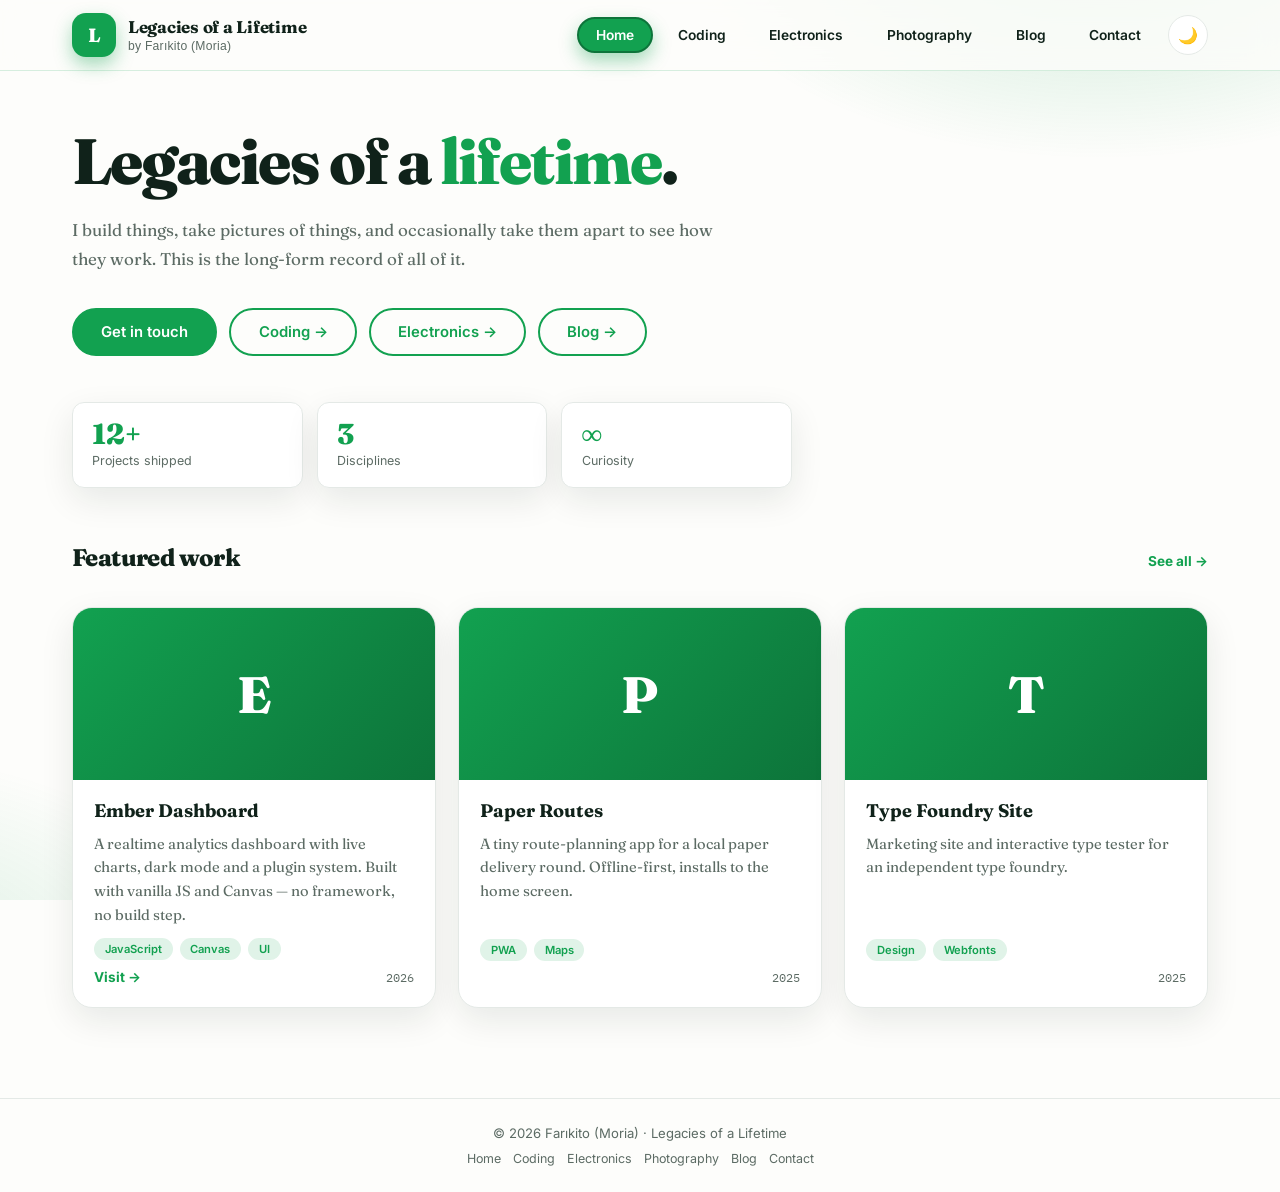
==== index.html @ 7c01d8c2 "Add files via upload" ====
<!DOCTYPE html>
<html lang="en" data-theme="light">
<head>
<meta charset="UTF-8">
<meta name="viewport" content="width=device-width, initial-scale=1.0">
<title>Legacies of a Lifetime — by Farıkito (Moria)</title>
<meta name="description" content="Legacies of a lifetime — code, electronics, photography and writing by Farıkito (Moria).">
<link rel="icon" href="data:image/svg+xml,<svg xmlns='http://www.w3.org/2000/svg' viewBox='0 0 100 100'><text y='.9em' font-size='90'>🌱</text></svg>">

<link rel="preconnect" href="https://fonts.googleapis.com">
<link rel="preconnect" href="https://fonts.gstatic.com" crossorigin>
<link href="https://fonts.googleapis.com/css2?family=Fraunces:opsz,wght@9..144,400;9..144,600;9..144,800&family=Space+Grotesk:wght@400;500;700&family=IBM+Plex+Mono:wght@400;500;700&family=Playfair+Display:wght@400;600;800&family=Lora:ital,wght@0,400;0,600;1,400&family=DM+Sans:wght@400;500;700&family=Inter:wght@400;500;600;700;800&display=swap" rel="stylesheet">

<style>
/* ============================================================
   THEME ENGINE
   --primary : the active tab's colour (everything derives from it)
   --font-*  : swapped per tab so each section has its own voice
   ============================================================ */
*{margin:0;padding:0;box-sizing:border-box}
:root{
  --primary:#12a150;
  --primary-deep:#0b7a3a;
  --primary-soft:#e7f9ef;
  --bg:#fdfdfb;
  --surface:#ffffff;
  --surface-2:#f6f8f6;
  --text:#10221a;
  --muted:#5c6b64;
  --line:#e4e9e6;
  --shadow:0 12px 34px rgba(16,34,26,.09);
  --shadow-lg:0 26px 60px rgba(16,34,26,.16);
  --radius:20px;
  --radius-sm:12px;
  --font-head:'Fraunces',Georgia,serif;
  --font-body:'Fraunces',Georgia,serif;
  --font-ui:'Inter',system-ui,sans-serif;
  --font-mono:'IBM Plex Mono',ui-monospace,monospace;
  --nav-h:70px;
}
html[data-theme="dark"]{
  --bg:#0c0f0d;
  --surface:#141a17;
  --surface-2:#1b231f;
  --text:#eef4f0;
  --muted:#9aa8a1;
  --line:#27302b;
  --primary-soft:#16241c;
  --shadow:0 12px 34px rgba(0,0,0,.45);
  --shadow-lg:0 26px 60px rgba(0,0,0,.6);
}
html{scroll-behavior:smooth}
body{
  font-family:var(--font-body);
  background:var(--bg);color:var(--text);
  min-height:100vh;overflow-x:hidden;
  transition:background-color .55s ease,color .55s ease;
  -webkit-font-smoothing:antialiased;
}
body::before{ /* soft themed glow */
  content:"";position:fixed;inset:0;pointer-events:none;z-index:0;
  background:
    radial-gradient(620px 340px at 86% -8%, color-mix(in srgb,var(--primary) 22%,transparent), transparent 68%),
    radial-gradient(520px 320px at -10% 108%, color-mix(in srgb,var(--primary) 15%,transparent), transparent 68%);
  transition:background .55s ease;
}
/* ---- per-tab typefaces ---- */
body.font-fraunces {--font-head:'Fraunces',Georgia,serif;        --font-body:'Fraunces',Georgia,serif}
body.font-space    {--font-head:'Space Grotesk',system-ui,sans-serif; --font-body:'Space Grotesk',system-ui,sans-serif}
body.font-plexmono {--font-head:'IBM Plex Mono',ui-monospace,monospace; --font-body:'IBM Plex Mono',ui-monospace,monospace}
body.font-playfair {--font-head:'Playfair Display',Georgia,serif; --font-body:'Playfair Display',Georgia,serif}
body.font-lora     {--font-head:'Lora',Georgia,serif;            --font-body:'Lora',Georgia,serif}
body.font-dmsans   {--font-head:'DM Sans',system-ui,sans-serif;  --font-body:'DM Sans',system-ui,sans-serif}
body.font-inter    {--font-head:'Inter',system-ui,sans-serif;    --font-body:'Inter',system-ui,sans-serif}

/* ---------- header ---------- */
header{
  position:sticky;top:0;z-index:60;
  background:color-mix(in srgb,var(--bg) 82%,transparent);
  backdrop-filter:blur(14px);-webkit-backdrop-filter:blur(14px);
  border-bottom:1px solid color-mix(in srgb,var(--primary) 16%,transparent);
  transition:background-color .55s,border-color .55s;
}
.header-inner{
  max-width:1180px;margin:0 auto;padding:12px 22px;
  min-height:var(--nav-h);
  display:flex;align-items:center;justify-content:space-between;gap:14px;flex-wrap:wrap;
}
.brand{display:flex;align-items:center;gap:12px;cursor:pointer;background:none;border:none;text-align:left;color:inherit}
.logo{
  width:44px;height:44px;border-radius:14px;
  background:var(--primary);color:#fff;
  display:flex;align-items:center;justify-content:center;
  font-family:var(--font-head);font-weight:800;font-size:1.2rem;
  box-shadow:0 8px 18px color-mix(in srgb,var(--primary) 38%,transparent);
  transition:background-color .55s,box-shadow .55s;
}
.brand-text strong{display:block;font-family:var(--font-head);font-size:1.06rem;letter-spacing:-.015em;line-height:1.2}
.brand-text span{font-size:.76rem;color:var(--muted);letter-spacing:.02em}
nav{display:flex;align-items:center;gap:8px;flex-wrap:wrap}
.tabs{display:flex;gap:6px;flex-wrap:wrap}
.tab{
  border:2px solid transparent;background:transparent;color:var(--text);
  font-family:var(--font-ui);font-weight:600;font-size:.86rem;
  padding:.48rem 1.05rem;border-radius:999px;cursor:pointer;
  transition:background-color .25s,color .25s,border-color .25s,transform .18s,box-shadow .25s;
  white-space:nowrap;
}
.tab:hover{background:color-mix(in srgb,var(--primary) 13%,transparent);transform:translateY(-1px)}
.tab:focus-visible{outline:2px solid var(--primary);outline-offset:2px}
.tab.active{
  background:var(--primary);color:#fff;border-color:var(--primary-deep);
  box-shadow:0 8px 18px color-mix(in srgb,var(--primary) 38%,transparent);
}
.icon-btn{
  width:40px;height:40px;border-radius:50%;border:1.5px solid var(--line);
  background:var(--surface);color:var(--text);cursor:pointer;font-size:1rem;
  display:flex;align-items:center;justify-content:center;transition:all .2s;
}
.icon-btn:hover{border-color:var(--primary);color:var(--primary);transform:translateY(-1px)}

main{position:relative;z-index:1;max-width:1180px;margin:0 auto;padding:48px 22px 90px}
.view{animation:fadeUp .5s cubic-bezier(.22,.9,.3,1) both}
@keyframes fadeUp{from{opacity:0;transform:translateY(16px)}to{opacity:1;transform:none}}

.kicker{
  display:inline-block;font-family:var(--font-ui);font-size:.7rem;font-weight:700;
  letter-spacing:.16em;text-transform:uppercase;color:var(--primary);
  background:color-mix(in srgb,var(--primary) 12%,transparent);
  padding:.42rem 1rem;border-radius:999px;margin-bottom:18px;
}
h1.hero-title{
  font-family:var(--font-head);font-weight:800;
  font-size:clamp(2.2rem,6vw,4rem);line-height:1.06;letter-spacing:-.03em;margin-bottom:20px;
}
h1.hero-title .accent{color:var(--primary)}
h2.sec-title{
  font-family:var(--font-head);font-weight:800;
  font-size:clamp(1.8rem,4vw,2.7rem);line-height:1.14;letter-spacing:-.025em;margin-bottom:14px;
}
.lede{font-size:1.06rem;line-height:1.75;color:var(--muted);max-width:660px;margin-bottom:34px}

/* ---------- buttons ---------- */
.btn{
  display:inline-flex;align-items:center;gap:.5rem;
  font-family:var(--font-ui);font-weight:600;font-size:.93rem;
  padding:.8rem 1.7rem;border-radius:999px;cursor:pointer;text-decoration:none;
  background:var(--primary);color:#fff;border:2px solid var(--primary);
  transition:transform .2s,box-shadow .25s,background-color .55s,border-color .55s,color .25s;
}
.btn:hover{transform:translateY(-2px);box-shadow:0 12px 26px color-mix(in srgb,var(--primary) 42%,transparent)}
.btn.ghost{background:transparent;color:var(--primary)}
.btn.ghost:hover{background:color-mix(in srgb,var(--primary) 10%,transparent)}
.btn.small{padding:.55rem 1.2rem;font-size:.84rem}

/* ---------- home ---------- */
.hero{padding-top:8px}
.cta-row{display:flex;gap:12px;flex-wrap:wrap;margin:28px 0 46px}
.stats{display:grid;grid-template-columns:repeat(auto-fit,minmax(150px,1fr));gap:14px;margin-bottom:56px;max-width:720px}
.stat{background:var(--surface);border:1px solid var(--line);border-radius:var(--radius-sm);padding:1.1rem 1.2rem;box-shadow:var(--shadow);transition:transform .25s,border-color .4s}
.stat:hover{transform:translateY(-3px);border-color:color-mix(in srgb,var(--primary) 40%,transparent)}
.stat b{display:block;font-family:var(--font-head);font-size:1.8rem;font-weight:800;color:var(--primary);line-height:1}
.stat span{font-size:.78rem;color:var(--muted);font-family:var(--font-ui)}
.split-head{display:flex;align-items:baseline;justify-content:space-between;gap:14px;flex-wrap:wrap;margin-bottom:22px}

/* ---------- cards (projects) ---------- */
.cards{display:grid;grid-template-columns:repeat(auto-fill,minmax(300px,1fr));gap:1.4rem}
.card{
  background:var(--surface);border:1px solid var(--line);
  border-radius:var(--radius);overflow:hidden;box-shadow:var(--shadow);
  display:flex;flex-direction:column;
  transition:transform .28s cubic-bezier(.22,.9,.3,1),box-shadow .3s,border-color .55s;
}
.card:hover{transform:translateY(-6px);box-shadow:var(--shadow-lg);border-color:color-mix(in srgb,var(--primary) 38%,transparent)}
.card-media{
  height:172px;display:flex;align-items:center;justify-content:center;
  font-family:var(--font-head);font-size:3.2rem;font-weight:800;color:#fff;
  background:linear-gradient(135deg,var(--primary),var(--primary-deep));
  overflow:hidden;transition:background .55s;
}
.card-media img{width:100%;height:100%;object-fit:cover;display:block}
.card-body{padding:1.2rem 1.3rem 1.35rem;display:flex;flex-direction:column;gap:.6rem;flex:1}
.card-body h3{font-family:var(--font-head);font-size:1.14rem;font-weight:700;line-height:1.3}
.card-body p{font-size:.92rem;line-height:1.62;color:var(--muted);flex:1}
.chips{display:flex;gap:7px;flex-wrap:wrap}
.chip{
  font-family:var(--font-ui);font-size:.7rem;font-weight:600;
  padding:.26rem .68rem;border-radius:999px;
  background:color-mix(in srgb,var(--primary) 13%,transparent);color:var(--primary);
}
.card-foot{display:flex;align-items:center;justify-content:space-between;gap:10px}
.card-link{font-family:var(--font-ui);font-weight:700;font-size:.85rem;text-decoration:none;color:var(--primary)}
.card-link:hover{text-decoration:underline}
.year{font-family:var(--font-mono);font-size:.74rem;color:var(--muted)}

/* ---------- gallery ---------- */
.gallery{columns:3 260px;column-gap:1.1rem}
@media(max-width:720px){.gallery{columns:2 150px}}
.frame{
  break-inside:avoid;margin-bottom:1.1rem;position:relative;cursor:zoom-in;
  border-radius:var(--radius-sm);overflow:hidden;background:var(--surface);
  border:1px solid var(--line);box-shadow:var(--shadow);
  transition:transform .28s,box-shadow .3s;
}
.frame:hover{transform:translateY(-5px);box-shadow:var(--shadow-lg)}
.frame img{width:100%;display:block}
.frame figcaption{
  padding:.85rem 1rem;font-family:var(--font-ui);font-size:.8rem;color:var(--muted);
  display:flex;justify-content:space-between;gap:10px;
}
.frame figcaption b{color:var(--text);font-weight:600}
.frame .cap{font-size:.74rem;color:var(--muted);display:block;margin-top:.2rem;font-family:var(--font-body)}

/* ---------- blog ---------- */
.post-row{
  background:var(--surface);border:1px solid var(--line);border-radius:var(--radius);
  padding:1.35rem 1.6rem;margin-bottom:1rem;cursor:pointer;
  transition:transform .24s,box-shadow .3s,border-color .55s;
}
.post-row:hover{transform:translateX(6px);box-shadow:var(--shadow-lg);border-color:color-mix(in srgb,var(--primary) 36%,transparent)}
.post-row time{
  font-family:var(--font-ui);font-size:.74rem;font-weight:700;letter-spacing:.08em;
  text-transform:uppercase;color:var(--primary);
}
.post-row h3{font-family:var(--font-head);font-size:1.22rem;font-weight:700;margin:7px 0}
.post-row p{font-size:.94rem;line-height:1.62;color:var(--muted)}
.readmore{display:inline-block;margin-top:11px;font-family:var(--font-ui);font-weight:700;font-size:.83rem;color:var(--primary)}
.post-detail{max-width:760px;margin:0 auto}
.back-btn{
  border:none;background:color-mix(in srgb,var(--primary) 12%,transparent);color:var(--primary);
  font-family:var(--font-ui);font-weight:700;font-size:.83rem;cursor:pointer;
  padding:.5rem 1.1rem;border-radius:999px;margin-bottom:24px;transition:transform .2s;
}
.back-btn:hover{transform:translateX(-3px)}
.post-detail h2{font-family:var(--font-head);font-size:clamp(1.6rem,4vw,2.4rem);font-weight:800;line-height:1.22;margin:8px 0 10px}
.post-meta{font-family:var(--font-ui);font-size:.82rem;color:var(--muted);display:block;margin-bottom:28px}
.post-body p{font-size:1.08rem;line-height:1.9;margin-bottom:1.3rem}

/* ---------- about ---------- */
.about{max-width:730px}
.about p{font-size:1.06rem;line-height:1.9;margin-bottom:1.35rem}
.about p:first-of-type{font-size:1.2rem}
.about p:first-of-type::first-letter{
  font-family:var(--font-head);font-size:3.2rem;font-weight:800;float:left;
  line-height:.86;margin:10px 14px 0 0;color:var(--primary);
}
.about h3{font-family:var(--font-head);font-size:1.25rem;margin:2rem 0 .8rem}
.timeline{list-style:none;border-left:2px solid color-mix(in srgb,var(--primary) 35%,transparent);padding-left:1.3rem}
.timeline li{position:relative;padding-bottom:1.4rem}
.timeline li::before{content:"";position:absolute;left:-1.72rem;top:.35rem;width:11px;height:11px;border-radius:50%;background:var(--primary)}
.timeline b{font-family:var(--font-ui);font-size:.8rem;color:var(--primary);display:block;letter-spacing:.05em}
.timeline span{font-size:.96rem;color:var(--muted);line-height:1.6}

/* ---------- contact ---------- */
.contact-grid{display:grid;grid-template-columns:repeat(auto-fit,minmax(250px,1fr));gap:1.2rem;margin-bottom:2.2rem}
.panel{background:var(--surface);border:1px solid var(--line);border-radius:var(--radius);padding:1.6rem;box-shadow:var(--shadow)}
.panel h3{font-family:var(--font-head);font-size:1.02rem;margin-bottom:12px;color:var(--primary)}
.panel a{color:var(--primary);text-decoration:none;font-weight:600;word-break:break-all}
.panel a:hover{text-decoration:underline}
.socials{display:flex;gap:10px;flex-wrap:wrap}
.social-pill{
  font-family:var(--font-ui);font-size:.83rem;font-weight:600;text-decoration:none;
  padding:.5rem 1.1rem;border-radius:999px;color:#fff;background:var(--primary);
  transition:transform .2s,background-color .55s;
}
.social-pill:hover{transform:translateY(-2px)}
form.contact{max-width:660px;display:grid;gap:14px}
form.contact label{font-family:var(--font-ui);font-size:.78rem;font-weight:700;letter-spacing:.04em;display:block;margin-bottom:.3rem}
form.contact input,form.contact textarea{
  width:100%;font-family:var(--font-body);font-size:.96rem;
  padding:.78rem 1rem;border:1.5px solid var(--line);border-radius:var(--radius-sm);
  outline:none;background:var(--surface);color:var(--text);
  transition:border-color .22s,background-color .55s;
}
form.contact input:focus,form.contact textarea:focus{border-color:var(--primary);box-shadow:0 0 0 3px color-mix(in srgb,var(--primary) 16%,transparent)}
form.contact textarea{min-height:140px;resize:vertical;line-height:1.6}
.form-note{font-family:var(--font-ui);font-size:.76rem;color:var(--muted);margin-top:.5rem}

/* ---------- misc ---------- */
.empty-note{color:var(--muted);font-style:italic;padding:2rem 0}
footer{
  position:relative;z-index:1;border-top:1px solid var(--line);
  padding:26px 22px;text-align:center;font-family:var(--font-ui);
  font-size:.82rem;color:var(--muted);transition:border-color .55s;
}
footer .foot-tabs{margin-top:10px;display:flex;gap:12px;justify-content:center;flex-wrap:wrap}
footer .foot-tabs a{color:var(--muted);text-decoration:none;font-size:.78rem}
footer .foot-tabs a:hover{color:var(--primary)}
#toTop{
  position:fixed;right:22px;bottom:22px;z-index:70;
  width:46px;height:46px;border-radius:50%;border:none;cursor:pointer;
  background:var(--primary);color:#fff;font-size:1.05rem;box-shadow:var(--shadow-lg);
  opacity:0;pointer-events:none;transition:opacity .3s,transform .2s;
}
#toTop.show{opacity:1;pointer-events:auto}
#toTop:hover{transform:translateY(-3px)}

/* ---------- lightbox ---------- */
#lightbox{
  position:fixed;inset:0;z-index:100;background:rgba(8,12,10,.92);
  display:none;align-items:center;justify-content:center;padding:3rem 1.5rem;backdrop-filter:blur(6px);
}
#lightbox.open{display:flex;animation:fadeIn .3s both}
@keyframes fadeIn{from{opacity:0}to{opacity:1}}
#lightbox img{max-width:100%;max-height:78vh;border-radius:14px;box-shadow:0 30px 80px rgba(0,0,0,.6)}
#lightbox .lb-cap{position:absolute;bottom:2.2rem;left:50%;transform:translateX(-50%);text-align:center;color:#e8efe9;font-family:var(--font-ui);font-size:.86rem;max-width:640px}
#lightbox .lb-close{position:absolute;top:1.2rem;right:1.4rem;background:none;border:none;color:#fff;font-size:2rem;cursor:pointer;line-height:1}
#lightbox .lb-nav{position:absolute;top:50%;transform:translateY(-50%);background:rgba(255,255,255,.12);border:none;color:#fff;font-size:1.8rem;width:52px;height:52px;border-radius:50%;cursor:pointer}
#lightbox .lb-nav:hover{background:rgba(255,255,255,.22)}
#lightbox .lb-prev{left:1.4rem}#lightbox .lb-next{right:1.4rem}

@media (max-width:700px){
  .header-inner{justify-content:center;text-align:center;gap:10px}
  .brand{width:100%;justify-content:center}
  nav{width:100%;justify-content:center}
  main{padding-top:32px}
  #toTop{right:14px;bottom:14px}
}
@media print{header,#toTop,footer{display:none}}
</style>
</head>
<body>
<header>
  <div class="header-inner">
    <button class="brand" onclick="go('home')" aria-label="Home">
      <span class="logo" id="logo">🌱</span>
      <span class="brand-text">
        <strong id="siteName">…</strong>
        <span id="siteTagline">…</span>
      </span>
    </button>
    <nav>
      <div class="tabs" id="tabs" role="tablist"></div>
      <button class="icon-btn" id="themeBtn" title="Toggle light / dark" onclick="toggleTheme()">🌙</button>
    </nav>
  </div>
</header>

<main><div id="view" class="view"></div></main>

<footer>
  <p id="footerText"></p>
  <div class="foot-tabs" id="footTabs"></div>
</footer>

<button id="toTop" title="Back to top" onclick="window.scrollTo({top:0,behavior:'smooth'})">↑</button>

<div id="lightbox" onclick="if(event.target.id==='lightbox')closeLightbox()">
  <button class="lb-close" onclick="closeLightbox()">×</button>
  <button class="lb-nav lb-prev" onclick="stepLightbox(-1)">‹</button>
  <img id="lbImg" src="" alt="">
  <button class="lb-nav lb-next" onclick="stepLightbox(1)">›</button>
  <p class="lb-cap" id="lbCap"></p>
</div>

<script src="data.js"></script>
<script>
/* ================================================================
   APP  —  you never need to edit this file to change your content.
   All text/images live in data.js (or are edited via admin.html).
   ================================================================ */
(function(){
  'use strict';
  const STORAGE_KEY = 'siteData';
  const THEME_KEY   = 'siteTheme';
  /* data.js declares `const SITE`. A top-level const in a classic script is
     visible as a bare identifier but is NOT a property of window, so we must
     feature-detect it rather than read window.SITE. */
  const FALLBACK    = (typeof SITE !== 'undefined') ? SITE : {sections:[], title:'Portfolio'};
  let state = { data:null, activeId:null, post:null, galleryIndex:0 };

  /* ---------- data ---------- */
  function loadData(){
    try{
      const saved = localStorage.getItem(STORAGE_KEY);
      if(saved){ const p = JSON.parse(saved); if(p && p.sections) return p; }
    }catch(e){ /* corrupt draft — fall back */ }
    return FALLBACK;
  }
  function saveDraft(d){ try{ localStorage.setItem(STORAGE_KEY, JSON.stringify(d)); }catch(e){} }

  /* ---------- helpers ---------- */
  const esc = s => String(s==null?'':s).replace(/[&<>"']/g, c => ({'&':'&amp;','<':'&lt;','>':'&gt;','"':'&quot;',"'":'&#39;'}[c]));
  function hexToRgb(h){
    h = String(h||'#12a150').replace('#','');
    if(h.length===3) h = h.split('').map(c=>c+c).join('');
    const n = parseInt(h,16);
    return isNaN(n) ? [18,161,80] : [(n>>16)&255,(n>>8)&255,n&255];
  }
  function darken(hex, amt){
    const [r,g,b] = hexToRgb(hex), f = v => Math.round(v*(1-amt));
    return 'rgb('+f(r)+','+f(g)+','+f(b)+')';
  }
  function tint(hex, w){
    const [r,g,b] = hexToRgb(hex), f = v => Math.round(v+(255-v)*w);
    return 'rgb('+f(r)+','+f(g)+','+f(b)+')';
  }
  function isDark(){ return document.documentElement.getAttribute('data-theme') === 'dark'; }
  function go(id){
    state.post = null;
    if(('#'+id) === location.hash) render();
    else location.hash = id;
  }
  window.go = go;

  /* ---------- theming ---------- */
  function applyTheme(sec){
    const col = sec.color || '#12a150';
    const r = document.documentElement.style;
    r.setProperty('--primary', col);
    r.setProperty('--primary-deep', darken(col, .28));
    r.setProperty('--primary-soft', tint(col, .92));
    document.body.className = 'font-' + (sec.font || 'fraunces');

    const data = state.data;
    document.getElementById('logo').textContent      = (data.title||'L').trim().charAt(0).toUpperCase();
    document.getElementById('siteName').textContent  = data.title   || 'Portfolio';
    document.getElementById('siteTagline').textContent = data.tagline || '';
    document.getElementById('footerText').textContent = data.footer  || '';
    document.title = (data.title ? data.title + ' — ' : '') + (sec.label || '');
    document.getElementById('themeBtn').textContent = isDark() ? '☀️' : '🌙';
  }
  function toggleTheme(){
    const next = isDark() ? 'light' : 'dark';
    document.documentElement.setAttribute('data-theme', next);
    try{ localStorage.setItem(THEME_KEY, next); }catch(e){}
    document.getElementById('themeBtn').textContent = next==='dark' ? '☀️' : '🌙';
  }
  window.toggleTheme = toggleTheme;

  /* ---------- chrome ---------- */
  function renderNav(){
    const data = state.data;
    document.getElementById('tabs').innerHTML = data.sections.map(s =>
      '<button class="tab'+(s.id===state.activeId?' active':'')+'" role="tab" data-id="'+esc(s.id)+'">'+esc(s.label)+'</button>'
    ).join('');
    document.querySelectorAll('.tab').forEach(b => b.onclick = () => go(b.dataset.id));
    document.getElementById('footTabs').innerHTML = data.sections.map(s =>
      '<a href="#'+esc(s.id)+'">'+esc(s.label)+'</a>').join('');
  }
  function head(sec){
    return (sec.kicker ? '<p class="kicker">'+esc(sec.kicker)+'</p>' : '<p class="kicker">'+esc(sec.label)+'</p>') +
      '<h2 class="sec-title">'+esc(sec.heading || sec.label)+'</h2>' +
      (sec.intro ? '<p class="lede">'+esc(sec.intro)+'</p>' : '');
  }

  /* ---------- views ---------- */
  /* Rich text: **bold**, *accent*, and _italic_ — safe because we escape first. */
  function rich(s, base){
    let out = esc(s);
    out = out.replace(/\*\*([^*]+)\*\*/g, '<strong>$1</strong>');
    out = out.replace(/\*([^*]+)\*/g, '<span class="accent">$1</span>');
    out = out.replace(/_([^_]+)_/g, '<em>$1</em>');
    return base ? base(out) : out;
  }
  function cardHTML(it){
    const letter = esc((it.title||'?').trim().charAt(0).toUpperCase()||'?');
    const media = it.image
      ? '<div class="card-media"><img src="'+esc(it.image)+'" alt="'+esc(it.title)+'" loading="lazy" onerror="this.style.display=&#39;none&#39;;this.parentNode.textContent=&#39;'+letter.replace(/'/g,'&#39;')+'&#39;"></div>'
      : '<div class="card-media">'+letter+'</div>';
    const chips = (it.tags||[]).map(t => '<span class="chip">'+esc(t)+'</span>').join('');
    const link  = it.link ? '<a class="card-link" href="'+esc(it.link)+'" target="_blank" rel="noopener">Visit →</a>' : '';
    const year  = it.year ? '<span class="year">'+esc(it.year)+'</span>' : '';
    return '<article class="card">'+media+'<div class="card-body">'+
      '<h3>'+esc(it.title)+'</h3><p>'+esc(it.desc)+'</p>'+
      (chips?'<div class="chips">'+chips+'</div>':'')+
      '<div class="card-foot">'+(link||'<span></span>')+year+'</div>'+
      '</div></article>';
  }
  function renderHome(sec){
    const data = state.data;
    const cta = (data.sections.find(s=>s.type==='contact') ? '<a class="btn" href="#contact">Get in touch</a>' : '');
    const others = data.sections.filter(s => s.id!==sec.id && ['projects','blog'].includes(s.type))
      .map(s => '<a class="btn ghost" href="#'+esc(s.id)+'">'+esc(s.label)+' →</a>').join('');
    const stats = (sec.stats||[]).map(s =>
      '<div class="stat"><b>'+esc(s.value)+'</b><span>'+esc(s.label)+'</span></div>').join('');
    const featured = data.sections.filter(s => s.type==='projects')
      .flatMap(s => s.items||[]).slice(0,3).map(cardHTML).join('');
    return '<section class="hero">'+
      '<h1 class="hero-title">'+rich(sec.heading||'')+'</h1>'+
      '<p class="lede">'+esc(sec.intro||'')+'</p>'+
      '<div class="cta-row">'+cta+others+'</div>'+
      (stats?'<div class="stats">'+stats+'</div>':'')+
      (featured?'<div class="split-head"><h2 class="sec-title" style="font-size:1.5rem">'+esc(sec.featuredTitle||'Featured work')+'</h2>'+
        '<a class="card-link" href="#'+esc((data.sections.find(s=>s.type==='projects')||{}).id||'')+'">See all →</a></div>'+
        '<div class="cards">'+featured+'</div>':'')+
      '</section>';
  }
  function renderProjects(sec){
    const items = sec.items||[];
    return '<section>'+head(sec)+
      (items.length ? '<div class="cards">'+items.map(cardHTML).join('')+'</div>'
                    : '<p class="empty-note">No projects yet — add some in admin.html.</p>')+
      (sec.cta ? '<div class="cta-row" style="margin-top:2.2rem"><a class="btn ghost" href="'+esc(sec.cta.url)+'" target="_blank" rel="noopener">'+esc(sec.cta.label)+' →</a></div>' : '')+
      '</section>';
  }
  function renderGallery(sec){
    const items = sec.items||[];
    const frames = items.map((it,i) =>
      '<figure class="frame" data-i="'+i+'"><img src="'+esc(it.image)+'" alt="'+esc(it.title)+'" loading="lazy">'+
      '<figcaption><span><b>'+esc(it.title)+'</b>'+(it.caption?'<span class="cap">'+esc(it.caption)+'</span>':'')+'</span>'+
      '<span>'+esc(it.meta||'')+'</span></figcaption></figure>').join('');
    return '<section>'+head(sec)+
      (items.length ? '<div class="gallery">'+frames+'</div>' : '<p class="empty-note">No photos yet.</p>')+
      '</section>';
  }
  function excerpt(b){
    const t = String(b||'').split(/\n\n+/)[0] || '';
    return t.length>155 ? t.slice(0,155).trimEnd()+'…' : t;
  }
  function renderBlog(sec){
    const rows = (sec.items||[]).map((it,i) =>
      '<article class="post-row" data-i="'+i+'"><time>'+esc(it.date||'')+'</time>'+
      '<h3>'+esc(it.title)+'</h3><p>'+esc(excerpt(it.body))+'</p>'+
      ((it.tags||[]).length?'<div class="chips" style="margin-top:.7rem">'+(it.tags||[]).map(t=>'<span class="chip">'+esc(t)+'</span>').join('')+'</div>':'')+
      '<span class="readmore">Read post →</span></article>').join('');
    return '<section>'+head(sec)+(rows||'<p class="empty-note">No posts yet — add some in admin.html.</p>')+'</section>';
  }
  function renderPost(sec, it){
    const paras = String(it.body||'').split(/\n\n+/).map(p => '<p>'+esc(p).replace(/\n/g,'<br>')+'</p>').join('');
    const tags = (it.tags||[]).map(t=>'<span class="chip">'+esc(t)+'</span>').join('');
    return '<article class="post-detail">'+
      '<button class="back-btn" id="backBtn">← All posts</button>'+
      '<time class="post-meta">'+esc(it.date||'')+'</time>'+
      '<h2>'+esc(it.title)+'</h2>'+
      (tags?'<div class="chips" style="margin-bottom:1.6rem">'+tags+'</div>':'')+
      '<div class="post-body">'+paras+'</div></article>';
  }
  function renderAbout(sec){
    const paras = (sec.paragraphs||[]).map(p=>'<p>'+esc(p)+'</p>').join('');
    const tl = (sec.timeline||[]).length
      ? '<h3>Timeline</h3><ul class="timeline">'+sec.timeline.map(e=>'<li><b>'+esc(e.year)+'</b><span>'+esc(e.text)+'</span></li>').join('')+'</ul>'
      : '';
    const skills = (sec.skills||[]).length
      ? '<h3>Tools I reach for</h3><div class="chips">'+sec.skills.map(s=>'<span class="chip">'+esc(s)+'</span>').join('')+'</div>'
      : '';
    return '<section>'+head(sec)+'<div class="about">'+paras+tl+skills+'</div></section>';
  }
  function renderContact(sec){
    const socials = (sec.socials||[]).map(s =>
      '<a class="social-pill" href="'+esc(s.url)+'" target="_blank" rel="noopener">'+esc(s.label)+'</a>').join('');
    const email = sec.email || state.data.email || '';
    return '<section>'+head(sec)+
      '<div class="contact-grid">'+
        '<div class="panel"><h3>📧 Email</h3>'+
          (email?'<a href="mailto:'+esc(email)+'">'+esc(email)+'</a>':'<span style="color:var(--muted)">Set an email in admin.html</span>')+'</div>'+
        '<div class="panel"><h3>🌐 Elsewhere</h3><div class="socials">'+(socials||'<span style="color:var(--muted)">No links yet</span>')+'</div></div>'+
      '</div>'+
      (email?'<form class="contact" id="contactForm">'+
        '<div><label for="c-name">Your name</label><input id="c-name" required placeholder="Jane Doe"></div>'+
        '<div><label for="c-email">Your email</label><input id="c-email" type="email" required placeholder="jane@example.com"></div>'+
        '<div><label for="c-msg">Message</label><textarea id="c-msg" required placeholder="Hi! I\'d love to chat about…"></textarea></div>'+
        '<div><button class="btn" type="submit">Send message</button>'+
        '<p class="form-note">This opens your email app with the message pre-filled — no data is sent anywhere.</p></div>'+
      '</form>':'')+
      '</section>';
  }

  /* ---------- render ---------- */
  function render(){
    const data = state.data;
    if(!data.sections || !data.sections.length){
      document.getElementById('view').innerHTML = '<p class="empty-note">No sections found. Check data.js or open admin.html to create one.</p>';
      return;
    }
    const wanted = location.hash ? location.hash.slice(1) : (data.defaultSection || data.sections[0].id);
    const sec = data.sections.find(s => s.id===wanted) || data.sections[0];
    state.activeId = sec.id;

    applyTheme(sec);
    renderNav();

    let html;
    /* NOTE: check against null, not truthiness — post index 0 is falsy! */
    if(state.post !== null && sec.type==='blog' && sec.items && sec.items[state.post] != null){
      html = renderPost(sec, sec.items[state.post]);
    }else{
      switch(sec.type){
        case 'home':     html = renderHome(sec);     break;
        case 'projects': html = renderProjects(sec); break;
        case 'gallery':  html = renderGallery(sec);  break;
        case 'blog':     html = renderBlog(sec);     break;
        case 'contact':  html = renderContact(sec);  break;
        default:         html = renderAbout(sec);
      }
    }
    const view = document.getElementById('view');
    view.innerHTML = html;
    view.classList.remove('view'); void view.offsetWidth; view.classList.add('view');

    /* wire up interactions */
    document.querySelectorAll('.post-row').forEach(r => r.onclick = () => {
      state.post = +r.dataset.i; render(); window.scrollTo({top:0,behavior:'smooth'});
    });
    const back = document.getElementById('backBtn');
    if(back) back.onclick = () => { state.post = null; render(); };

    document.querySelectorAll('.frame').forEach(f => f.onclick = () => openLightbox(+f.dataset.i));

    const form = document.getElementById('contactForm');
    if(form) form.onsubmit = e => {
      e.preventDefault();
      const name = document.getElementById('c-name').value;
      const from = document.getElementById('c-email').value;
      const msg  = document.getElementById('c-msg').value;
      location.href = 'mailto:' + (sec.email || data.email || '') +
        '?subject=' + encodeURIComponent('Message from ' + name) +
        '&body=' + encodeURIComponent(msg + '\n\n— ' + name + ' (' + from + ')');
    };
  }

  /* ---------- lightbox ---------- */
  let lbItems = [], lbIndex = 0;
  function openLightbox(i){
    const sec = state.data.sections.find(s => s.id===state.activeId);
    lbItems = (sec && sec.items) ? sec.items.filter(x => x.image) : [];
    if(!lbItems.length) return;
    lbIndex = i;
    paintLightbox();
    document.getElementById('lightbox').classList.add('open');
    document.addEventListener('keydown', lbKeys);
  }
  function closeLightbox(){
    document.getElementById('lightbox').classList.remove('open');
    document.removeEventListener('keydown', lbKeys);
  }
  function paintLightbox(){
    const it = lbItems[lbIndex]; if(!it) return;
    document.getElementById('lbImg').src = it.image;
    document.getElementById('lbImg').alt = it.title || '';
    document.getElementById('lbCap').textContent = (it.title||'') + (it.caption ? ' — ' + it.caption : '');
  }
  function stepLightbox(d){ lbIndex = (lbIndex + d + lbItems.length) % lbItems.length; paintLightbox(); }
  function lbKeys(e){
    if(e.key==='Escape') closeLightbox();
    if(e.key==='ArrowLeft')  stepLightbox(-1);
    if(e.key==='ArrowRight') stepLightbox(1);
  }
  window.openLightbox = openLightbox;
  window.closeLightbox = closeLightbox;
  window.stepLightbox = stepLightbox;

  /* ---------- boot ---------- */
  try{
    const t = localStorage.getItem(THEME_KEY);
    if(t) document.documentElement.setAttribute('data-theme', t);
    else if(state.data === null && FALLBACK.defaultTheme) document.documentElement.setAttribute('data-theme', FALLBACK.defaultTheme);
  }catch(e){}

  state.data = loadData();
  window.SITE = state.data;   /* convenience handle for debugging */

  window.addEventListener('hashchange', () => { state.post = null; render(); });
  window.addEventListener('scroll', () => {
    document.getElementById('toTop').classList.toggle('show', window.scrollY > 420);
  }, {passive:true});

  /* live-sync when admin.html changes the draft in another tab */
  window.addEventListener('storage', e => {
    if(e.key === STORAGE_KEY){ state.data = loadData(); render(); }
  });

  render();
})();
</script>
</body>
</html>
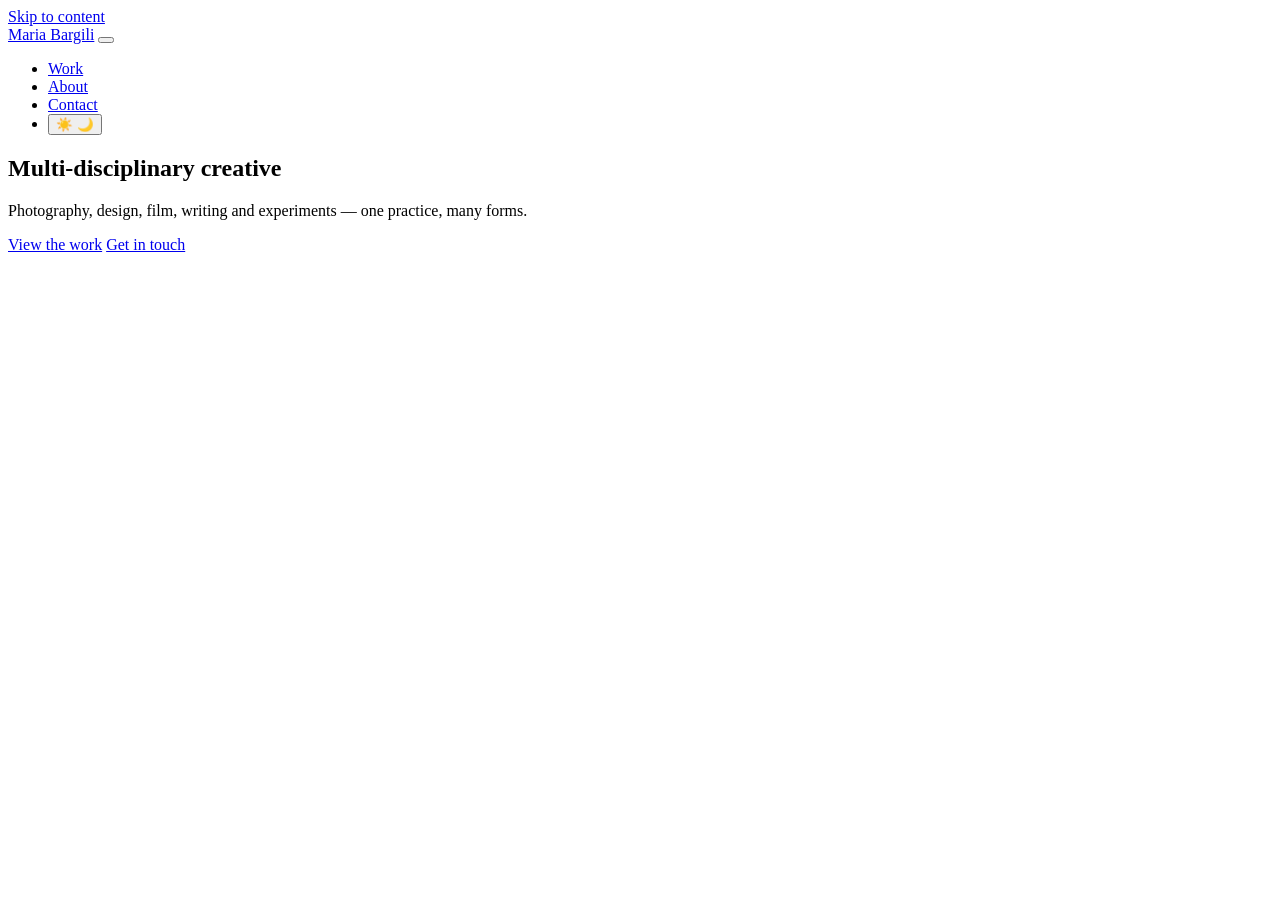
==== commit 2545525a: "Update index.html" ====
--- a/index.html
+++ b/index.html
@@ -1,667 +1,46 @@
 <!DOCTYPE html>
-<html lang="en" data-theme="light">
+<html lang="en">
 <head>
 <meta charset="UTF-8">
 <meta name="viewport" content="width=device-width, initial-scale=1.0">
-<title>Legacies of a Lifetime — by Farıkito (Moria)</title>
-<meta name="description" content="Legacies of a lifetime — code, electronics, photography and writing by Farıkito (Moria).">
-<link rel="icon" href="data:image/svg+xml,<svg xmlns='http://www.w3.org/2000/svg' viewBox='0 0 100 100'><text y='.9em' font-size='90'>🌱</text></svg>">
-
-<link rel="preconnect" href="https://fonts.googleapis.com">
-<link rel="preconnect" href="https://fonts.gstatic.com" crossorigin>
-<link href="https://fonts.googleapis.com/css2?family=Fraunces:opsz,wght@9..144,400;9..144,600;9..144,800&family=Space+Grotesk:wght@400;500;700&family=IBM+Plex+Mono:wght@400;500;700&family=Playfair+Display:wght@400;600;800&family=Lora:ital,wght@0,400;0,600;1,400&family=DM+Sans:wght@400;500;700&family=Inter:wght@400;500;600;700;800&display=swap" rel="stylesheet">
-
-<style>
-/* ============================================================
-   THEME ENGINE
-   --primary : the active tab's colour (everything derives from it)
-   --font-*  : swapped per tab so each section has its own voice
-   ============================================================ */
-*{margin:0;padding:0;box-sizing:border-box}
-:root{
-  --primary:#12a150;
-  --primary-deep:#0b7a3a;
-  --primary-soft:#e7f9ef;
-  --bg:#fdfdfb;
-  --surface:#ffffff;
-  --surface-2:#f6f8f6;
-  --text:#10221a;
-  --muted:#5c6b64;
-  --line:#e4e9e6;
-  --shadow:0 12px 34px rgba(16,34,26,.09);
-  --shadow-lg:0 26px 60px rgba(16,34,26,.16);
-  --radius:20px;
-  --radius-sm:12px;
-  --font-head:'Fraunces',Georgia,serif;
-  --font-body:'Fraunces',Georgia,serif;
-  --font-ui:'Inter',system-ui,sans-serif;
-  --font-mono:'IBM Plex Mono',ui-monospace,monospace;
-  --nav-h:70px;
-}
-html[data-theme="dark"]{
-  --bg:#0c0f0d;
-  --surface:#141a17;
-  --surface-2:#1b231f;
-  --text:#eef4f0;
-  --muted:#9aa8a1;
-  --line:#27302b;
-  --primary-soft:#16241c;
-  --shadow:0 12px 34px rgba(0,0,0,.45);
-  --shadow-lg:0 26px 60px rgba(0,0,0,.6);
-}
-html{scroll-behavior:smooth}
-body{
-  font-family:var(--font-body);
-  background:var(--bg);color:var(--text);
-  min-height:100vh;overflow-x:hidden;
-  transition:background-color .55s ease,color .55s ease;
-  -webkit-font-smoothing:antialiased;
-}
-body::before{ /* soft themed glow */
-  content:"";position:fixed;inset:0;pointer-events:none;z-index:0;
-  background:
-    radial-gradient(620px 340px at 86% -8%, color-mix(in srgb,var(--primary) 22%,transparent), transparent 68%),
-    radial-gradient(520px 320px at -10% 108%, color-mix(in srgb,var(--primary) 15%,transparent), transparent 68%);
-  transition:background .55s ease;
-}
-/* ---- per-tab typefaces ---- */
-body.font-fraunces {--font-head:'Fraunces',Georgia,serif;        --font-body:'Fraunces',Georgia,serif}
-body.font-space    {--font-head:'Space Grotesk',system-ui,sans-serif; --font-body:'Space Grotesk',system-ui,sans-serif}
-body.font-plexmono {--font-head:'IBM Plex Mono',ui-monospace,monospace; --font-body:'IBM Plex Mono',ui-monospace,monospace}
-body.font-playfair {--font-head:'Playfair Display',Georgia,serif; --font-body:'Playfair Display',Georgia,serif}
-body.font-lora     {--font-head:'Lora',Georgia,serif;            --font-body:'Lora',Georgia,serif}
-body.font-dmsans   {--font-head:'DM Sans',system-ui,sans-serif;  --font-body:'DM Sans',system-ui,sans-serif}
-body.font-inter    {--font-head:'Inter',system-ui,sans-serif;    --font-body:'Inter',system-ui,sans-serif}
-
-/* ---------- header ---------- */
-header{
-  position:sticky;top:0;z-index:60;
-  background:color-mix(in srgb,var(--bg) 82%,transparent);
-  backdrop-filter:blur(14px);-webkit-backdrop-filter:blur(14px);
-  border-bottom:1px solid color-mix(in srgb,var(--primary) 16%,transparent);
-  transition:background-color .55s,border-color .55s;
-}
-.header-inner{
-  max-width:1180px;margin:0 auto;padding:12px 22px;
-  min-height:var(--nav-h);
-  display:flex;align-items:center;justify-content:space-between;gap:14px;flex-wrap:wrap;
-}
-.brand{display:flex;align-items:center;gap:12px;cursor:pointer;background:none;border:none;text-align:left;color:inherit}
-.logo{
-  width:44px;height:44px;border-radius:14px;
-  background:var(--primary);color:#fff;
-  display:flex;align-items:center;justify-content:center;
-  font-family:var(--font-head);font-weight:800;font-size:1.2rem;
-  box-shadow:0 8px 18px color-mix(in srgb,var(--primary) 38%,transparent);
-  transition:background-color .55s,box-shadow .55s;
-}
-.brand-text strong{display:block;font-family:var(--font-head);font-size:1.06rem;letter-spacing:-.015em;line-height:1.2}
-.brand-text span{font-size:.76rem;color:var(--muted);letter-spacing:.02em}
-nav{display:flex;align-items:center;gap:8px;flex-wrap:wrap}
-.tabs{display:flex;gap:6px;flex-wrap:wrap}
-.tab{
-  border:2px solid transparent;background:transparent;color:var(--text);
-  font-family:var(--font-ui);font-weight:600;font-size:.86rem;
-  padding:.48rem 1.05rem;border-radius:999px;cursor:pointer;
-  transition:background-color .25s,color .25s,border-color .25s,transform .18s,box-shadow .25s;
-  white-space:nowrap;
-}
-.tab:hover{background:color-mix(in srgb,var(--primary) 13%,transparent);transform:translateY(-1px)}
-.tab:focus-visible{outline:2px solid var(--primary);outline-offset:2px}
-.tab.active{
-  background:var(--primary);color:#fff;border-color:var(--primary-deep);
-  box-shadow:0 8px 18px color-mix(in srgb,var(--primary) 38%,transparent);
-}
-.icon-btn{
-  width:40px;height:40px;border-radius:50%;border:1.5px solid var(--line);
-  background:var(--surface);color:var(--text);cursor:pointer;font-size:1rem;
-  display:flex;align-items:center;justify-content:center;transition:all .2s;
-}
-.icon-btn:hover{border-color:var(--primary);color:var(--primary);transform:translateY(-1px)}
-
-main{position:relative;z-index:1;max-width:1180px;margin:0 auto;padding:48px 22px 90px}
-.view{animation:fadeUp .5s cubic-bezier(.22,.9,.3,1) both}
-@keyframes fadeUp{from{opacity:0;transform:translateY(16px)}to{opacity:1;transform:none}}
-
-.kicker{
-  display:inline-block;font-family:var(--font-ui);font-size:.7rem;font-weight:700;
-  letter-spacing:.16em;text-transform:uppercase;color:var(--primary);
-  background:color-mix(in srgb,var(--primary) 12%,transparent);
-  padding:.42rem 1rem;border-radius:999px;margin-bottom:18px;
-}
-h1.hero-title{
-  font-family:var(--font-head);font-weight:800;
-  font-size:clamp(2.2rem,6vw,4rem);line-height:1.06;letter-spacing:-.03em;margin-bottom:20px;
-}
-h1.hero-title .accent{color:var(--primary)}
-h2.sec-title{
-  font-family:var(--font-head);font-weight:800;
-  font-size:clamp(1.8rem,4vw,2.7rem);line-height:1.14;letter-spacing:-.025em;margin-bottom:14px;
-}
-.lede{font-size:1.06rem;line-height:1.75;color:var(--muted);max-width:660px;margin-bottom:34px}
-
-/* ---------- buttons ---------- */
-.btn{
-  display:inline-flex;align-items:center;gap:.5rem;
-  font-family:var(--font-ui);font-weight:600;font-size:.93rem;
-  padding:.8rem 1.7rem;border-radius:999px;cursor:pointer;text-decoration:none;
-  background:var(--primary);color:#fff;border:2px solid var(--primary);
-  transition:transform .2s,box-shadow .25s,background-color .55s,border-color .55s,color .25s;
-}
-.btn:hover{transform:translateY(-2px);box-shadow:0 12px 26px color-mix(in srgb,var(--primary) 42%,transparent)}
-.btn.ghost{background:transparent;color:var(--primary)}
-.btn.ghost:hover{background:color-mix(in srgb,var(--primary) 10%,transparent)}
-.btn.small{padding:.55rem 1.2rem;font-size:.84rem}
-
-/* ---------- home ---------- */
-.hero{padding-top:8px}
-.cta-row{display:flex;gap:12px;flex-wrap:wrap;margin:28px 0 46px}
-.stats{display:grid;grid-template-columns:repeat(auto-fit,minmax(150px,1fr));gap:14px;margin-bottom:56px;max-width:720px}
-.stat{background:var(--surface);border:1px solid var(--line);border-radius:var(--radius-sm);padding:1.1rem 1.2rem;box-shadow:var(--shadow);transition:transform .25s,border-color .4s}
-.stat:hover{transform:translateY(-3px);border-color:color-mix(in srgb,var(--primary) 40%,transparent)}
-.stat b{display:block;font-family:var(--font-head);font-size:1.8rem;font-weight:800;color:var(--primary);line-height:1}
-.stat span{font-size:.78rem;color:var(--muted);font-family:var(--font-ui)}
-.split-head{display:flex;align-items:baseline;justify-content:space-between;gap:14px;flex-wrap:wrap;margin-bottom:22px}
-
-/* ---------- cards (projects) ---------- */
-.cards{display:grid;grid-template-columns:repeat(auto-fill,minmax(300px,1fr));gap:1.4rem}
-.card{
-  background:var(--surface);border:1px solid var(--line);
-  border-radius:var(--radius);overflow:hidden;box-shadow:var(--shadow);
-  display:flex;flex-direction:column;
-  transition:transform .28s cubic-bezier(.22,.9,.3,1),box-shadow .3s,border-color .55s;
-}
-.card:hover{transform:translateY(-6px);box-shadow:var(--shadow-lg);border-color:color-mix(in srgb,var(--primary) 38%,transparent)}
-.card-media{
-  height:172px;display:flex;align-items:center;justify-content:center;
-  font-family:var(--font-head);font-size:3.2rem;font-weight:800;color:#fff;
-  background:linear-gradient(135deg,var(--primary),var(--primary-deep));
-  overflow:hidden;transition:background .55s;
-}
-.card-media img{width:100%;height:100%;object-fit:cover;display:block}
-.card-body{padding:1.2rem 1.3rem 1.35rem;display:flex;flex-direction:column;gap:.6rem;flex:1}
-.card-body h3{font-family:var(--font-head);font-size:1.14rem;font-weight:700;line-height:1.3}
-.card-body p{font-size:.92rem;line-height:1.62;color:var(--muted);flex:1}
-.chips{display:flex;gap:7px;flex-wrap:wrap}
-.chip{
-  font-family:var(--font-ui);font-size:.7rem;font-weight:600;
-  padding:.26rem .68rem;border-radius:999px;
-  background:color-mix(in srgb,var(--primary) 13%,transparent);color:var(--primary);
-}
-.card-foot{display:flex;align-items:center;justify-content:space-between;gap:10px}
-.card-link{font-family:var(--font-ui);font-weight:700;font-size:.85rem;text-decoration:none;color:var(--primary)}
-.card-link:hover{text-decoration:underline}
-.year{font-family:var(--font-mono);font-size:.74rem;color:var(--muted)}
-
-/* ---------- gallery ---------- */
-.gallery{columns:3 260px;column-gap:1.1rem}
-@media(max-width:720px){.gallery{columns:2 150px}}
-.frame{
-  break-inside:avoid;margin-bottom:1.1rem;position:relative;cursor:zoom-in;
-  border-radius:var(--radius-sm);overflow:hidden;background:var(--surface);
-  border:1px solid var(--line);box-shadow:var(--shadow);
-  transition:transform .28s,box-shadow .3s;
-}
-.frame:hover{transform:translateY(-5px);box-shadow:var(--shadow-lg)}
-.frame img{width:100%;display:block}
-.frame figcaption{
-  padding:.85rem 1rem;font-family:var(--font-ui);font-size:.8rem;color:var(--muted);
-  display:flex;justify-content:space-between;gap:10px;
-}
-.frame figcaption b{color:var(--text);font-weight:600}
-.frame .cap{font-size:.74rem;color:var(--muted);display:block;margin-top:.2rem;font-family:var(--font-body)}
-
-/* ---------- blog ---------- */
-.post-row{
-  background:var(--surface);border:1px solid var(--line);border-radius:var(--radius);
-  padding:1.35rem 1.6rem;margin-bottom:1rem;cursor:pointer;
-  transition:transform .24s,box-shadow .3s,border-color .55s;
-}
-.post-row:hover{transform:translateX(6px);box-shadow:var(--shadow-lg);border-color:color-mix(in srgb,var(--primary) 36%,transparent)}
-.post-row time{
-  font-family:var(--font-ui);font-size:.74rem;font-weight:700;letter-spacing:.08em;
-  text-transform:uppercase;color:var(--primary);
-}
-.post-row h3{font-family:var(--font-head);font-size:1.22rem;font-weight:700;margin:7px 0}
-.post-row p{font-size:.94rem;line-height:1.62;color:var(--muted)}
-.readmore{display:inline-block;margin-top:11px;font-family:var(--font-ui);font-weight:700;font-size:.83rem;color:var(--primary)}
-.post-detail{max-width:760px;margin:0 auto}
-.back-btn{
-  border:none;background:color-mix(in srgb,var(--primary) 12%,transparent);color:var(--primary);
-  font-family:var(--font-ui);font-weight:700;font-size:.83rem;cursor:pointer;
-  padding:.5rem 1.1rem;border-radius:999px;margin-bottom:24px;transition:transform .2s;
-}
-.back-btn:hover{transform:translateX(-3px)}
-.post-detail h2{font-family:var(--font-head);font-size:clamp(1.6rem,4vw,2.4rem);font-weight:800;line-height:1.22;margin:8px 0 10px}
-.post-meta{font-family:var(--font-ui);font-size:.82rem;color:var(--muted);display:block;margin-bottom:28px}
-.post-body p{font-size:1.08rem;line-height:1.9;margin-bottom:1.3rem}
-
-/* ---------- about ---------- */
-.about{max-width:730px}
-.about p{font-size:1.06rem;line-height:1.9;margin-bottom:1.35rem}
-.about p:first-of-type{font-size:1.2rem}
-.about p:first-of-type::first-letter{
-  font-family:var(--font-head);font-size:3.2rem;font-weight:800;float:left;
-  line-height:.86;margin:10px 14px 0 0;color:var(--primary);
-}
-.about h3{font-family:var(--font-head);font-size:1.25rem;margin:2rem 0 .8rem}
-.timeline{list-style:none;border-left:2px solid color-mix(in srgb,var(--primary) 35%,transparent);padding-left:1.3rem}
-.timeline li{position:relative;padding-bottom:1.4rem}
-.timeline li::before{content:"";position:absolute;left:-1.72rem;top:.35rem;width:11px;height:11px;border-radius:50%;background:var(--primary)}
-.timeline b{font-family:var(--font-ui);font-size:.8rem;color:var(--primary);display:block;letter-spacing:.05em}
-.timeline span{font-size:.96rem;color:var(--muted);line-height:1.6}
-
-/* ---------- contact ---------- */
-.contact-grid{display:grid;grid-template-columns:repeat(auto-fit,minmax(250px,1fr));gap:1.2rem;margin-bottom:2.2rem}
-.panel{background:var(--surface);border:1px solid var(--line);border-radius:var(--radius);padding:1.6rem;box-shadow:var(--shadow)}
-.panel h3{font-family:var(--font-head);font-size:1.02rem;margin-bottom:12px;color:var(--primary)}
-.panel a{color:var(--primary);text-decoration:none;font-weight:600;word-break:break-all}
-.panel a:hover{text-decoration:underline}
-.socials{display:flex;gap:10px;flex-wrap:wrap}
-.social-pill{
-  font-family:var(--font-ui);font-size:.83rem;font-weight:600;text-decoration:none;
-  padding:.5rem 1.1rem;border-radius:999px;color:#fff;background:var(--primary);
-  transition:transform .2s,background-color .55s;
-}
-.social-pill:hover{transform:translateY(-2px)}
-form.contact{max-width:660px;display:grid;gap:14px}
-form.contact label{font-family:var(--font-ui);font-size:.78rem;font-weight:700;letter-spacing:.04em;display:block;margin-bottom:.3rem}
-form.contact input,form.contact textarea{
-  width:100%;font-family:var(--font-body);font-size:.96rem;
-  padding:.78rem 1rem;border:1.5px solid var(--line);border-radius:var(--radius-sm);
-  outline:none;background:var(--surface);color:var(--text);
-  transition:border-color .22s,background-color .55s;
-}
-form.contact input:focus,form.contact textarea:focus{border-color:var(--primary);box-shadow:0 0 0 3px color-mix(in srgb,var(--primary) 16%,transparent)}
-form.contact textarea{min-height:140px;resize:vertical;line-height:1.6}
-.form-note{font-family:var(--font-ui);font-size:.76rem;color:var(--muted);margin-top:.5rem}
-
-/* ---------- misc ---------- */
-.empty-note{color:var(--muted);font-style:italic;padding:2rem 0}
-footer{
-  position:relative;z-index:1;border-top:1px solid var(--line);
-  padding:26px 22px;text-align:center;font-family:var(--font-ui);
-  font-size:.82rem;color:var(--muted);transition:border-color .55s;
-}
-footer .foot-tabs{margin-top:10px;display:flex;gap:12px;justify-content:center;flex-wrap:wrap}
-footer .foot-tabs a{color:var(--muted);text-decoration:none;font-size:.78rem}
-footer .foot-tabs a:hover{color:var(--primary)}
-#toTop{
-  position:fixed;right:22px;bottom:22px;z-index:70;
-  width:46px;height:46px;border-radius:50%;border:none;cursor:pointer;
-  background:var(--primary);color:#fff;font-size:1.05rem;box-shadow:var(--shadow-lg);
-  opacity:0;pointer-events:none;transition:opacity .3s,transform .2s;
-}
-#toTop.show{opacity:1;pointer-events:auto}
-#toTop:hover{transform:translateY(-3px)}
-
-/* ---------- lightbox ---------- */
-#lightbox{
-  position:fixed;inset:0;z-index:100;background:rgba(8,12,10,.92);
-  display:none;align-items:center;justify-content:center;padding:3rem 1.5rem;backdrop-filter:blur(6px);
-}
-#lightbox.open{display:flex;animation:fadeIn .3s both}
-@keyframes fadeIn{from{opacity:0}to{opacity:1}}
-#lightbox img{max-width:100%;max-height:78vh;border-radius:14px;box-shadow:0 30px 80px rgba(0,0,0,.6)}
-#lightbox .lb-cap{position:absolute;bottom:2.2rem;left:50%;transform:translateX(-50%);text-align:center;color:#e8efe9;font-family:var(--font-ui);font-size:.86rem;max-width:640px}
-#lightbox .lb-close{position:absolute;top:1.2rem;right:1.4rem;background:none;border:none;color:#fff;font-size:2rem;cursor:pointer;line-height:1}
-#lightbox .lb-nav{position:absolute;top:50%;transform:translateY(-50%);background:rgba(255,255,255,.12);border:none;color:#fff;font-size:1.8rem;width:52px;height:52px;border-radius:50%;cursor:pointer}
-#lightbox .lb-nav:hover{background:rgba(255,255,255,.22)}
-#lightbox .lb-prev{left:1.4rem}#lightbox .lb-next{right:1.4rem}
-
-@media (max-width:700px){
-  .header-inner{justify-content:center;text-align:center;gap:10px}
-  .brand{width:100%;justify-content:center}
-  nav{width:100%;justify-content:center}
-  main{padding-top:32px}
-  #toTop{right:14px;bottom:14px}
-}
-@media print{header,#toTop,footer{display:none}}
-</style>
+<title>Maria Bargili — Portfolio</title>
+<meta name="description" content="Portfolio of Maria Bargili — photography, design, film, writing and experimental projects.">
+<meta property="og:title" content="Maria Bargili — Portfolio">
+<meta property="og:description" content="Photography, design, film, writing and experimental projects.">
+<meta property="og:type" content="website">
+<link rel="icon" href="assets/favicon.svg" type="image/svg+xml">
+<link rel="stylesheet" href="css/style.css">
 </head>
 <body>
-<header>
-  <div class="header-inner">
-    <button class="brand" onclick="go('home')" aria-label="Home">
-      <span class="logo" id="logo">🌱</span>
-      <span class="brand-text">
-        <strong id="siteName">…</strong>
-        <span id="siteTagline">…</span>
-      </span>
+<a class="skip-link" href="#main">Skip to content</a>
+
+<header class="site-header">
+  <nav class="nav container" aria-label="Main navigation">
+    <a class="brand" href="#hero">Maria Bargili</a>
+    <button class="nav-toggle" id="navToggle" aria-expanded="false" aria-controls="navMenu" aria-label="Toggle menu">
+      <span></span><span></span><span></span>
     </button>
-    <nav>
-      <div class="tabs" id="tabs" role="tablist"></div>
-      <button class="icon-btn" id="themeBtn" title="Toggle light / dark" onclick="toggleTheme()">🌙</button>
-    </nav>
-  </div>
+    <ul class="nav-menu" id="navMenu">
+      <li><a href="#work">Work</a></li>
+      <li><a href="#about">About</a></li>
+      <li><a href="#contact">Contact</a></li>
+      <li>
+        <button class="theme-toggle" id="themeToggle" aria-label="Toggle dark mode">
+          <span class="icon-sun" aria-hidden="true">☀️</span>
+          <span class="icon-moon" aria-hidden="true">🌙</span>
+        </button>
+      </li>
+    </ul>
+  </nav>
 </header>
 
-<main><div id="view" class="view"></div></main>
+<main id="main">
 
-<footer>
-  <p id="footerText"></p>
-  <div class="foot-tabs" id="footTabs"></div>
-</footer>
-
-<button id="toTop" title="Back to top" onclick="window.scrollTo({top:0,behavior:'smooth'})">↑</button>
-
-<div id="lightbox" onclick="if(event.target.id==='lightbox')closeLightbox()">
-  <button class="lb-close" onclick="closeLightbox()">×</button>
-  <button class="lb-nav lb-prev" onclick="stepLightbox(-1)">‹</button>
-  <img id="lbImg" src="" alt="">
-  <button class="lb-nav lb-next" onclick="stepLightbox(1)">›</button>
-  <p class="lb-cap" id="lbCap"></p>
-</div>
-
-<script src="data.js"></script>
-<script>
-/* ================================================================
-   APP  —  you never need to edit this file to change your content.
-   All text/images live in data.js (or are edited via admin.html).
-   ================================================================ */
-(function(){
-  'use strict';
-  const STORAGE_KEY = 'siteData';
-  const THEME_KEY   = 'siteTheme';
-  /* data.js declares `const SITE`. A top-level const in a classic script is
-     visible as a bare identifier but is NOT a property of window, so we must
-     feature-detect it rather than read window.SITE. */
-  const FALLBACK    = (typeof SITE !== 'undefined') ? SITE : {sections:[], title:'Portfolio'};
-  let state = { data:null, activeId:null, post:null, galleryIndex:0 };
-
-  /* ---------- data ---------- */
-  function loadData(){
-    try{
-      const saved = localStorage.getItem(STORAGE_KEY);
-      if(saved){ const p = JSON.parse(saved); if(p && p.sections) return p; }
-    }catch(e){ /* corrupt draft — fall back */ }
-    return FALLBACK;
-  }
-  function saveDraft(d){ try{ localStorage.setItem(STORAGE_KEY, JSON.stringify(d)); }catch(e){} }
-
-  /* ---------- helpers ---------- */
-  const esc = s => String(s==null?'':s).replace(/[&<>"']/g, c => ({'&':'&amp;','<':'&lt;','>':'&gt;','"':'&quot;',"'":'&#39;'}[c]));
-  function hexToRgb(h){
-    h = String(h||'#12a150').replace('#','');
-    if(h.length===3) h = h.split('').map(c=>c+c).join('');
-    const n = parseInt(h,16);
-    return isNaN(n) ? [18,161,80] : [(n>>16)&255,(n>>8)&255,n&255];
-  }
-  function darken(hex, amt){
-    const [r,g,b] = hexToRgb(hex), f = v => Math.round(v*(1-amt));
-    return 'rgb('+f(r)+','+f(g)+','+f(b)+')';
-  }
-  function tint(hex, w){
-    const [r,g,b] = hexToRgb(hex), f = v => Math.round(v+(255-v)*w);
-    return 'rgb('+f(r)+','+f(g)+','+f(b)+')';
-  }
-  function isDark(){ return document.documentElement.getAttribute('data-theme') === 'dark'; }
-  function go(id){
-    state.post = null;
-    if(('#'+id) === location.hash) render();
-    else location.hash = id;
-  }
-  window.go = go;
-
-  /* ---------- theming ---------- */
-  function applyTheme(sec){
-    const col = sec.color || '#12a150';
-    const r = document.documentElement.style;
-    r.setProperty('--primary', col);
-    r.setProperty('--primary-deep', darken(col, .28));
-    r.setProperty('--primary-soft', tint(col, .92));
-    document.body.className = 'font-' + (sec.font || 'fraunces');
-
-    const data = state.data;
-    document.getElementById('logo').textContent      = (data.title||'L').trim().charAt(0).toUpperCase();
-    document.getElementById('siteName').textContent  = data.title   || 'Portfolio';
-    document.getElementById('siteTagline').textContent = data.tagline || '';
-    document.getElementById('footerText').textContent = data.footer  || '';
-    document.title = (data.title ? data.title + ' — ' : '') + (sec.label || '');
-    document.getElementById('themeBtn').textContent = isDark() ? '☀️' : '🌙';
-  }
-  function toggleTheme(){
-    const next = isDark() ? 'light' : 'dark';
-    document.documentElement.setAttribute('data-theme', next);
-    try{ localStorage.setItem(THEME_KEY, next); }catch(e){}
-    document.getElementById('themeBtn').textContent = next==='dark' ? '☀️' : '🌙';
-  }
-  window.toggleTheme = toggleTheme;
-
-  /* ---------- chrome ---------- */
-  function renderNav(){
-    const data = state.data;
-    document.getElementById('tabs').innerHTML = data.sections.map(s =>
-      '<button class="tab'+(s.id===state.activeId?' active':'')+'" role="tab" data-id="'+esc(s.id)+'">'+esc(s.label)+'</button>'
-    ).join('');
-    document.querySelectorAll('.tab').forEach(b => b.onclick = () => go(b.dataset.id));
-    document.getElementById('footTabs').innerHTML = data.sections.map(s =>
-      '<a href="#'+esc(s.id)+'">'+esc(s.label)+'</a>').join('');
-  }
-  function head(sec){
-    return (sec.kicker ? '<p class="kicker">'+esc(sec.kicker)+'</p>' : '<p class="kicker">'+esc(sec.label)+'</p>') +
-      '<h2 class="sec-title">'+esc(sec.heading || sec.label)+'</h2>' +
-      (sec.intro ? '<p class="lede">'+esc(sec.intro)+'</p>' : '');
-  }
-
-  /* ---------- views ---------- */
-  /* Rich text: **bold**, *accent*, and _italic_ — safe because we escape first. */
-  function rich(s, base){
-    let out = esc(s);
-    out = out.replace(/\*\*([^*]+)\*\*/g, '<strong>$1</strong>');
-    out = out.replace(/\*([^*]+)\*/g, '<span class="accent">$1</span>');
-    out = out.replace(/_([^_]+)_/g, '<em>$1</em>');
-    return base ? base(out) : out;
-  }
-  function cardHTML(it){
-    const letter = esc((it.title||'?').trim().charAt(0).toUpperCase()||'?');
-    const media = it.image
-      ? '<div class="card-media"><img src="'+esc(it.image)+'" alt="'+esc(it.title)+'" loading="lazy" onerror="this.style.display=&#39;none&#39;;this.parentNode.textContent=&#39;'+letter.replace(/'/g,'&#39;')+'&#39;"></div>'
-      : '<div class="card-media">'+letter+'</div>';
-    const chips = (it.tags||[]).map(t => '<span class="chip">'+esc(t)+'</span>').join('');
-    const link  = it.link ? '<a class="card-link" href="'+esc(it.link)+'" target="_blank" rel="noopener">Visit →</a>' : '';
-    const year  = it.year ? '<span class="year">'+esc(it.year)+'</span>' : '';
-    return '<article class="card">'+media+'<div class="card-body">'+
-      '<h3>'+esc(it.title)+'</h3><p>'+esc(it.desc)+'</p>'+
-      (chips?'<div class="chips">'+chips+'</div>':'')+
-      '<div class="card-foot">'+(link||'<span></span>')+year+'</div>'+
-      '</div></article>';
-  }
-  function renderHome(sec){
-    const data = state.data;
-    const cta = (data.sections.find(s=>s.type==='contact') ? '<a class="btn" href="#contact">Get in touch</a>' : '');
-    const others = data.sections.filter(s => s.id!==sec.id && ['projects','blog'].includes(s.type))
-      .map(s => '<a class="btn ghost" href="#'+esc(s.id)+'">'+esc(s.label)+' →</a>').join('');
-    const stats = (sec.stats||[]).map(s =>
-      '<div class="stat"><b>'+esc(s.value)+'</b><span>'+esc(s.label)+'</span></div>').join('');
-    const featured = data.sections.filter(s => s.type==='projects')
-      .flatMap(s => s.items||[]).slice(0,3).map(cardHTML).join('');
-    return '<section class="hero">'+
-      '<h1 class="hero-title">'+rich(sec.heading||'')+'</h1>'+
-      '<p class="lede">'+esc(sec.intro||'')+'</p>'+
-      '<div class="cta-row">'+cta+others+'</div>'+
-      (stats?'<div class="stats">'+stats+'</div>':'')+
-      (featured?'<div class="split-head"><h2 class="sec-title" style="font-size:1.5rem">'+esc(sec.featuredTitle||'Featured work')+'</h2>'+
-        '<a class="card-link" href="#'+esc((data.sections.find(s=>s.type==='projects')||{}).id||'')+'">See all →</a></div>'+
-        '<div class="cards">'+featured+'</div>':'')+
-      '</section>';
-  }
-  function renderProjects(sec){
-    const items = sec.items||[];
-    return '<section>'+head(sec)+
-      (items.length ? '<div class="cards">'+items.map(cardHTML).join('')+'</div>'
-                    : '<p class="empty-note">No projects yet — add some in admin.html.</p>')+
-      (sec.cta ? '<div class="cta-row" style="margin-top:2.2rem"><a class="btn ghost" href="'+esc(sec.cta.url)+'" target="_blank" rel="noopener">'+esc(sec.cta.label)+' →</a></div>' : '')+
-      '</section>';
-  }
-  function renderGallery(sec){
-    const items = sec.items||[];
-    const frames = items.map((it,i) =>
-      '<figure class="frame" data-i="'+i+'"><img src="'+esc(it.image)+'" alt="'+esc(it.title)+'" loading="lazy">'+
-      '<figcaption><span><b>'+esc(it.title)+'</b>'+(it.caption?'<span class="cap">'+esc(it.caption)+'</span>':'')+'</span>'+
-      '<span>'+esc(it.meta||'')+'</span></figcaption></figure>').join('');
-    return '<section>'+head(sec)+
-      (items.length ? '<div class="gallery">'+frames+'</div>' : '<p class="empty-note">No photos yet.</p>')+
-      '</section>';
-  }
-  function excerpt(b){
-    const t = String(b||'').split(/\n\n+/)[0] || '';
-    return t.length>155 ? t.slice(0,155).trimEnd()+'…' : t;
-  }
-  function renderBlog(sec){
-    const rows = (sec.items||[]).map((it,i) =>
-      '<article class="post-row" data-i="'+i+'"><time>'+esc(it.date||'')+'</time>'+
-      '<h3>'+esc(it.title)+'</h3><p>'+esc(excerpt(it.body))+'</p>'+
-      ((it.tags||[]).length?'<div class="chips" style="margin-top:.7rem">'+(it.tags||[]).map(t=>'<span class="chip">'+esc(t)+'</span>').join('')+'</div>':'')+
-      '<span class="readmore">Read post →</span></article>').join('');
-    return '<section>'+head(sec)+(rows||'<p class="empty-note">No posts yet — add some in admin.html.</p>')+'</section>';
-  }
-  function renderPost(sec, it){
-    const paras = String(it.body||'').split(/\n\n+/).map(p => '<p>'+esc(p).replace(/\n/g,'<br>')+'</p>').join('');
-    const tags = (it.tags||[]).map(t=>'<span class="chip">'+esc(t)+'</span>').join('');
-    return '<article class="post-detail">'+
-      '<button class="back-btn" id="backBtn">← All posts</button>'+
-      '<time class="post-meta">'+esc(it.date||'')+'</time>'+
-      '<h2>'+esc(it.title)+'</h2>'+
-      (tags?'<div class="chips" style="margin-bottom:1.6rem">'+tags+'</div>':'')+
-      '<div class="post-body">'+paras+'</div></article>';
-  }
-  function renderAbout(sec){
-    const paras = (sec.paragraphs||[]).map(p=>'<p>'+esc(p)+'</p>').join('');
-    const tl = (sec.timeline||[]).length
-      ? '<h3>Timeline</h3><ul class="timeline">'+sec.timeline.map(e=>'<li><b>'+esc(e.year)+'</b><span>'+esc(e.text)+'</span></li>').join('')+'</ul>'
-      : '';
-    const skills = (sec.skills||[]).length
-      ? '<h3>Tools I reach for</h3><div class="chips">'+sec.skills.map(s=>'<span class="chip">'+esc(s)+'</span>').join('')+'</div>'
-      : '';
-    return '<section>'+head(sec)+'<div class="about">'+paras+tl+skills+'</div></section>';
-  }
-  function renderContact(sec){
-    const socials = (sec.socials||[]).map(s =>
-      '<a class="social-pill" href="'+esc(s.url)+'" target="_blank" rel="noopener">'+esc(s.label)+'</a>').join('');
-    const email = sec.email || state.data.email || '';
-    return '<section>'+head(sec)+
-      '<div class="contact-grid">'+
-        '<div class="panel"><h3>📧 Email</h3>'+
-          (email?'<a href="mailto:'+esc(email)+'">'+esc(email)+'</a>':'<span style="color:var(--muted)">Set an email in admin.html</span>')+'</div>'+
-        '<div class="panel"><h3>🌐 Elsewhere</h3><div class="socials">'+(socials||'<span style="color:var(--muted)">No links yet</span>')+'</div></div>'+
-      '</div>'+
-      (email?'<form class="contact" id="contactForm">'+
-        '<div><label for="c-name">Your name</label><input id="c-name" required placeholder="Jane Doe"></div>'+
-        '<div><label for="c-email">Your email</label><input id="c-email" type="email" required placeholder="jane@example.com"></div>'+
-        '<div><label for="c-msg">Message</label><textarea id="c-msg" required placeholder="Hi! I\'d love to chat about…"></textarea></div>'+
-        '<div><button class="btn" type="submit">Send message</button>'+
-        '<p class="form-note">This opens your email app with the message pre-filled — no data is sent anywhere.</p></div>'+
-      '</form>':'')+
-      '</section>';
-  }
-
-  /* ---------- render ---------- */
-  function render(){
-    const data = state.data;
-    if(!data.sections || !data.sections.length){
-      document.getElementById('view').innerHTML = '<p class="empty-note">No sections found. Check data.js or open admin.html to create one.</p>';
-      return;
-    }
-    const wanted = location.hash ? location.hash.slice(1) : (data.defaultSection || data.sections[0].id);
-    const sec = data.sections.find(s => s.id===wanted) || data.sections[0];
-    state.activeId = sec.id;
-
-    applyTheme(sec);
-    renderNav();
-
-    let html;
-    /* NOTE: check against null, not truthiness — post index 0 is falsy! */
-    if(state.post !== null && sec.type==='blog' && sec.items && sec.items[state.post] != null){
-      html = renderPost(sec, sec.items[state.post]);
-    }else{
-      switch(sec.type){
-        case 'home':     html = renderHome(sec);     break;
-        case 'projects': html = renderProjects(sec); break;
-        case 'gallery':  html = renderGallery(sec);  break;
-        case 'blog':     html = renderBlog(sec);     break;
-        case 'contact':  html = renderContact(sec);  break;
-        default:         html = renderAbout(sec);
-      }
-    }
-    const view = document.getElementById('view');
-    view.innerHTML = html;
-    view.classList.remove('view'); void view.offsetWidth; view.classList.add('view');
-
-    /* wire up interactions */
-    document.querySelectorAll('.post-row').forEach(r => r.onclick = () => {
-      state.post = +r.dataset.i; render(); window.scrollTo({top:0,behavior:'smooth'});
-    });
-    const back = document.getElementById('backBtn');
-    if(back) back.onclick = () => { state.post = null; render(); };
-
-    document.querySelectorAll('.frame').forEach(f => f.onclick = () => openLightbox(+f.dataset.i));
-
-    const form = document.getElementById('contactForm');
-    if(form) form.onsubmit = e => {
-      e.preventDefault();
-      const name = document.getElementById('c-name').value;
-      const from = document.getElementById('c-email').value;
-      const msg  = document.getElementById('c-msg').value;
-      location.href = 'mailto:' + (sec.email || data.email || '') +
-        '?subject=' + encodeURIComponent('Message from ' + name) +
-        '&body=' + encodeURIComponent(msg + '\n\n— ' + name + ' (' + from + ')');
-    };
-  }
-
-  /* ---------- lightbox ---------- */
-  let lbItems = [], lbIndex = 0;
-  function openLightbox(i){
-    const sec = state.data.sections.find(s => s.id===state.activeId);
-    lbItems = (sec && sec.items) ? sec.items.filter(x => x.image) : [];
-    if(!lbItems.length) return;
-    lbIndex = i;
-    paintLightbox();
-    document.getElementById('lightbox').classList.add('open');
-    document.addEventListener('keydown', lbKeys);
-  }
-  function closeLightbox(){
-    document.getElementById('lightbox').classList.remove('open');
-    document.removeEventListener('keydown', lbKeys);
-  }
-  function paintLightbox(){
-    const it = lbItems[lbIndex]; if(!it) return;
-    document.getElementById('lbImg').src = it.image;
-    document.getElementById('lbImg').alt = it.title || '';
-    document.getElementById('lbCap').textContent = (it.title||'') + (it.caption ? ' — ' + it.caption : '');
-  }
-  function stepLightbox(d){ lbIndex = (lbIndex + d + lbItems.length) % lbItems.length; paintLightbox(); }
-  function lbKeys(e){
-    if(e.key==='Escape') closeLightbox();
-    if(e.key==='ArrowLeft')  stepLightbox(-1);
-    if(e.key==='ArrowRight') stepLightbox(1);
-  }
-  window.openLightbox = openLightbox;
-  window.closeLightbox = closeLightbox;
-  window.stepLightbox = stepLightbox;
-
-  /* ---------- boot ---------- */
-  try{
-    const t = localStorage.getItem(THEME_KEY);
-    if(t) document.documentElement.setAttribute('data-theme', t);
-    else if(state.data === null && FALLBACK.defaultTheme) document.documentElement.setAttribute('data-theme', FALLBACK.defaultTheme);
-  }catch(e){}
-
-  state.data = loadData();
-  window.SITE = state.data;   /* convenience handle for debugging */
-
-  window.addEventListener('hashchange', () => { state.post = null; render(); });
-  window.addEventListener('scroll', () => {
-    document.getElementById('toTop').classList.toggle('show', window.scrollY > 420);
-  }, {passive:true});
-
-  /* live-sync when admin.html changes the draft in another tab */
-  window.addEventListener('storage', e => {
-    if(e.key === STORAGE_KEY){ state.data = loadData(); render(); }
-  });
-
-  render();
-})();
-</script>
-</body>
-</html>
+  <!-- HERO -->
+  <section class="hero" id="hero">
+    <div class="container">
+      <h1>Multi-disciplinary creative</h1>
+      <p>Photography, design, film, writing and experiments — one practice, many forms.</p>
+      <a class="btn" href="#work">View the work</a>
+      <a class="btn btn-ghost" href="#contact">Get in touch</a>
+    </div>
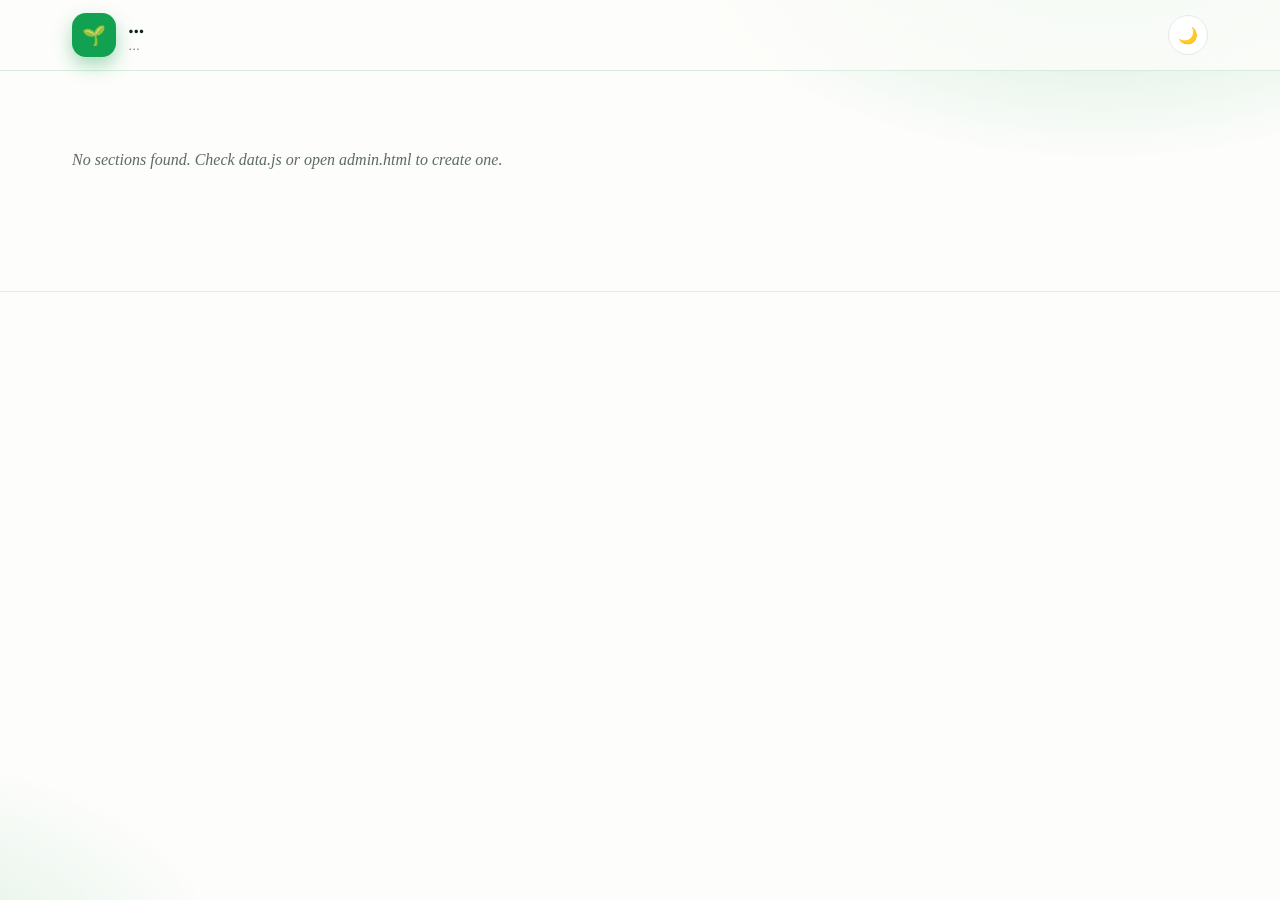
==== commit 3a95a1d0: "Update title in index.html" ====
--- a/index.html
+++ b/index.html
@@ -1,46 +1,667 @@
 <!DOCTYPE html>
-<html lang="en">
+<html lang="en" data-theme="light">
 <head>
 <meta charset="UTF-8">
 <meta name="viewport" content="width=device-width, initial-scale=1.0">
-<title>Maria Bargili — Portfolio</title>
-<meta name="description" content="Portfolio of Maria Bargili — photography, design, film, writing and experimental projects.">
-<meta property="og:title" content="Maria Bargili — Portfolio">
-<meta property="og:description" content="Photography, design, film, writing and experimental projects.">
-<meta property="og:type" content="website">
-<link rel="icon" href="assets/favicon.svg" type="image/svg+xml">
-<link rel="stylesheet" href="css/style.css">
+<title>Legacies of a Lifetime — by Paikito (Maria)</title>
+<meta name="description" content="Legacies of a lifetime — code, electronics, photography and writing by Farıkito (Moria).">
+<link rel="icon" href="data:image/svg+xml,<svg xmlns='http://www.w3.org/2000/svg' viewBox='0 0 100 100'><text y='.9em' font-size='90'>🌱</text></svg>">
+
+<link rel="preconnect" href="https://fonts.googleapis.com">
+<link rel="preconnect" href="https://fonts.gstatic.com" crossorigin>
+<link href="https://fonts.googleapis.com/css2?family=Fraunces:opsz,wght@9..144,400;9..144,600;9..144,800&family=Space+Grotesk:wght@400;500;700&family=IBM+Plex+Mono:wght@400;500;700&family=Playfair+Display:wght@400;600;800&family=Lora:ital,wght@0,400;0,600;1,400&family=DM+Sans:wght@400;500;700&family=Inter:wght@400;500;600;700;800&display=swap" rel="stylesheet">
+
+<style>
+/* ============================================================
+   THEME ENGINE
+   --primary : the active tab's colour (everything derives from it)
+   --font-*  : swapped per tab so each section has its own voice
+   ============================================================ */
+*{margin:0;padding:0;box-sizing:border-box}
+:root{
+  --primary:#12a150;
+  --primary-deep:#0b7a3a;
+  --primary-soft:#e7f9ef;
+  --bg:#fdfdfb;
+  --surface:#ffffff;
+  --surface-2:#f6f8f6;
+  --text:#10221a;
+  --muted:#5c6b64;
+  --line:#e4e9e6;
+  --shadow:0 12px 34px rgba(16,34,26,.09);
+  --shadow-lg:0 26px 60px rgba(16,34,26,.16);
+  --radius:20px;
+  --radius-sm:12px;
+  --font-head:'Fraunces',Georgia,serif;
+  --font-body:'Fraunces',Georgia,serif;
+  --font-ui:'Inter',system-ui,sans-serif;
+  --font-mono:'IBM Plex Mono',ui-monospace,monospace;
+  --nav-h:70px;
+}
+html[data-theme="dark"]{
+  --bg:#0c0f0d;
+  --surface:#141a17;
+  --surface-2:#1b231f;
+  --text:#eef4f0;
+  --muted:#9aa8a1;
+  --line:#27302b;
+  --primary-soft:#16241c;
+  --shadow:0 12px 34px rgba(0,0,0,.45);
+  --shadow-lg:0 26px 60px rgba(0,0,0,.6);
+}
+html{scroll-behavior:smooth}
+body{
+  font-family:var(--font-body);
+  background:var(--bg);color:var(--text);
+  min-height:100vh;overflow-x:hidden;
+  transition:background-color .55s ease,color .55s ease;
+  -webkit-font-smoothing:antialiased;
+}
+body::before{ /* soft themed glow */
+  content:"";position:fixed;inset:0;pointer-events:none;z-index:0;
+  background:
+    radial-gradient(620px 340px at 86% -8%, color-mix(in srgb,var(--primary) 22%,transparent), transparent 68%),
+    radial-gradient(520px 320px at -10% 108%, color-mix(in srgb,var(--primary) 15%,transparent), transparent 68%);
+  transition:background .55s ease;
+}
+/* ---- per-tab typefaces ---- */
+body.font-fraunces {--font-head:'Fraunces',Georgia,serif;        --font-body:'Fraunces',Georgia,serif}
+body.font-space    {--font-head:'Space Grotesk',system-ui,sans-serif; --font-body:'Space Grotesk',system-ui,sans-serif}
+body.font-plexmono {--font-head:'IBM Plex Mono',ui-monospace,monospace; --font-body:'IBM Plex Mono',ui-monospace,monospace}
+body.font-playfair {--font-head:'Playfair Display',Georgia,serif; --font-body:'Playfair Display',Georgia,serif}
+body.font-lora     {--font-head:'Lora',Georgia,serif;            --font-body:'Lora',Georgia,serif}
+body.font-dmsans   {--font-head:'DM Sans',system-ui,sans-serif;  --font-body:'DM Sans',system-ui,sans-serif}
+body.font-inter    {--font-head:'Inter',system-ui,sans-serif;    --font-body:'Inter',system-ui,sans-serif}
+
+/* ---------- header ---------- */
+header{
+  position:sticky;top:0;z-index:60;
+  background:color-mix(in srgb,var(--bg) 82%,transparent);
+  backdrop-filter:blur(14px);-webkit-backdrop-filter:blur(14px);
+  border-bottom:1px solid color-mix(in srgb,var(--primary) 16%,transparent);
+  transition:background-color .55s,border-color .55s;
+}
+.header-inner{
+  max-width:1180px;margin:0 auto;padding:12px 22px;
+  min-height:var(--nav-h);
+  display:flex;align-items:center;justify-content:space-between;gap:14px;flex-wrap:wrap;
+}
+.brand{display:flex;align-items:center;gap:12px;cursor:pointer;background:none;border:none;text-align:left;color:inherit}
+.logo{
+  width:44px;height:44px;border-radius:14px;
+  background:var(--primary);color:#fff;
+  display:flex;align-items:center;justify-content:center;
+  font-family:var(--font-head);font-weight:800;font-size:1.2rem;
+  box-shadow:0 8px 18px color-mix(in srgb,var(--primary) 38%,transparent);
+  transition:background-color .55s,box-shadow .55s;
+}
+.brand-text strong{display:block;font-family:var(--font-head);font-size:1.06rem;letter-spacing:-.015em;line-height:1.2}
+.brand-text span{font-size:.76rem;color:var(--muted);letter-spacing:.02em}
+nav{display:flex;align-items:center;gap:8px;flex-wrap:wrap}
+.tabs{display:flex;gap:6px;flex-wrap:wrap}
+.tab{
+  border:2px solid transparent;background:transparent;color:var(--text);
+  font-family:var(--font-ui);font-weight:600;font-size:.86rem;
+  padding:.48rem 1.05rem;border-radius:999px;cursor:pointer;
+  transition:background-color .25s,color .25s,border-color .25s,transform .18s,box-shadow .25s;
+  white-space:nowrap;
+}
+.tab:hover{background:color-mix(in srgb,var(--primary) 13%,transparent);transform:translateY(-1px)}
+.tab:focus-visible{outline:2px solid var(--primary);outline-offset:2px}
+.tab.active{
+  background:var(--primary);color:#fff;border-color:var(--primary-deep);
+  box-shadow:0 8px 18px color-mix(in srgb,var(--primary) 38%,transparent);
+}
+.icon-btn{
+  width:40px;height:40px;border-radius:50%;border:1.5px solid var(--line);
+  background:var(--surface);color:var(--text);cursor:pointer;font-size:1rem;
+  display:flex;align-items:center;justify-content:center;transition:all .2s;
+}
+.icon-btn:hover{border-color:var(--primary);color:var(--primary);transform:translateY(-1px)}
+
+main{position:relative;z-index:1;max-width:1180px;margin:0 auto;padding:48px 22px 90px}
+.view{animation:fadeUp .5s cubic-bezier(.22,.9,.3,1) both}
+@keyframes fadeUp{from{opacity:0;transform:translateY(16px)}to{opacity:1;transform:none}}
+
+.kicker{
+  display:inline-block;font-family:var(--font-ui);font-size:.7rem;font-weight:700;
+  letter-spacing:.16em;text-transform:uppercase;color:var(--primary);
+  background:color-mix(in srgb,var(--primary) 12%,transparent);
+  padding:.42rem 1rem;border-radius:999px;margin-bottom:18px;
+}
+h1.hero-title{
+  font-family:var(--font-head);font-weight:800;
+  font-size:clamp(2.2rem,6vw,4rem);line-height:1.06;letter-spacing:-.03em;margin-bottom:20px;
+}
+h1.hero-title .accent{color:var(--primary)}
+h2.sec-title{
+  font-family:var(--font-head);font-weight:800;
+  font-size:clamp(1.8rem,4vw,2.7rem);line-height:1.14;letter-spacing:-.025em;margin-bottom:14px;
+}
+.lede{font-size:1.06rem;line-height:1.75;color:var(--muted);max-width:660px;margin-bottom:34px}
+
+/* ---------- buttons ---------- */
+.btn{
+  display:inline-flex;align-items:center;gap:.5rem;
+  font-family:var(--font-ui);font-weight:600;font-size:.93rem;
+  padding:.8rem 1.7rem;border-radius:999px;cursor:pointer;text-decoration:none;
+  background:var(--primary);color:#fff;border:2px solid var(--primary);
+  transition:transform .2s,box-shadow .25s,background-color .55s,border-color .55s,color .25s;
+}
+.btn:hover{transform:translateY(-2px);box-shadow:0 12px 26px color-mix(in srgb,var(--primary) 42%,transparent)}
+.btn.ghost{background:transparent;color:var(--primary)}
+.btn.ghost:hover{background:color-mix(in srgb,var(--primary) 10%,transparent)}
+.btn.small{padding:.55rem 1.2rem;font-size:.84rem}
+
+/* ---------- home ---------- */
+.hero{padding-top:8px}
+.cta-row{display:flex;gap:12px;flex-wrap:wrap;margin:28px 0 46px}
+.stats{display:grid;grid-template-columns:repeat(auto-fit,minmax(150px,1fr));gap:14px;margin-bottom:56px;max-width:720px}
+.stat{background:var(--surface);border:1px solid var(--line);border-radius:var(--radius-sm);padding:1.1rem 1.2rem;box-shadow:var(--shadow);transition:transform .25s,border-color .4s}
+.stat:hover{transform:translateY(-3px);border-color:color-mix(in srgb,var(--primary) 40%,transparent)}
+.stat b{display:block;font-family:var(--font-head);font-size:1.8rem;font-weight:800;color:var(--primary);line-height:1}
+.stat span{font-size:.78rem;color:var(--muted);font-family:var(--font-ui)}
+.split-head{display:flex;align-items:baseline;justify-content:space-between;gap:14px;flex-wrap:wrap;margin-bottom:22px}
+
+/* ---------- cards (projects) ---------- */
+.cards{display:grid;grid-template-columns:repeat(auto-fill,minmax(300px,1fr));gap:1.4rem}
+.card{
+  background:var(--surface);border:1px solid var(--line);
+  border-radius:var(--radius);overflow:hidden;box-shadow:var(--shadow);
+  display:flex;flex-direction:column;
+  transition:transform .28s cubic-bezier(.22,.9,.3,1),box-shadow .3s,border-color .55s;
+}
+.card:hover{transform:translateY(-6px);box-shadow:var(--shadow-lg);border-color:color-mix(in srgb,var(--primary) 38%,transparent)}
+.card-media{
+  height:172px;display:flex;align-items:center;justify-content:center;
+  font-family:var(--font-head);font-size:3.2rem;font-weight:800;color:#fff;
+  background:linear-gradient(135deg,var(--primary),var(--primary-deep));
+  overflow:hidden;transition:background .55s;
+}
+.card-media img{width:100%;height:100%;object-fit:cover;display:block}
+.card-body{padding:1.2rem 1.3rem 1.35rem;display:flex;flex-direction:column;gap:.6rem;flex:1}
+.card-body h3{font-family:var(--font-head);font-size:1.14rem;font-weight:700;line-height:1.3}
+.card-body p{font-size:.92rem;line-height:1.62;color:var(--muted);flex:1}
+.chips{display:flex;gap:7px;flex-wrap:wrap}
+.chip{
+  font-family:var(--font-ui);font-size:.7rem;font-weight:600;
+  padding:.26rem .68rem;border-radius:999px;
+  background:color-mix(in srgb,var(--primary) 13%,transparent);color:var(--primary);
+}
+.card-foot{display:flex;align-items:center;justify-content:space-between;gap:10px}
+.card-link{font-family:var(--font-ui);font-weight:700;font-size:.85rem;text-decoration:none;color:var(--primary)}
+.card-link:hover{text-decoration:underline}
+.year{font-family:var(--font-mono);font-size:.74rem;color:var(--muted)}
+
+/* ---------- gallery ---------- */
+.gallery{columns:3 260px;column-gap:1.1rem}
+@media(max-width:720px){.gallery{columns:2 150px}}
+.frame{
+  break-inside:avoid;margin-bottom:1.1rem;position:relative;cursor:zoom-in;
+  border-radius:var(--radius-sm);overflow:hidden;background:var(--surface);
+  border:1px solid var(--line);box-shadow:var(--shadow);
+  transition:transform .28s,box-shadow .3s;
+}
+.frame:hover{transform:translateY(-5px);box-shadow:var(--shadow-lg)}
+.frame img{width:100%;display:block}
+.frame figcaption{
+  padding:.85rem 1rem;font-family:var(--font-ui);font-size:.8rem;color:var(--muted);
+  display:flex;justify-content:space-between;gap:10px;
+}
+.frame figcaption b{color:var(--text);font-weight:600}
+.frame .cap{font-size:.74rem;color:var(--muted);display:block;margin-top:.2rem;font-family:var(--font-body)}
+
+/* ---------- blog ---------- */
+.post-row{
+  background:var(--surface);border:1px solid var(--line);border-radius:var(--radius);
+  padding:1.35rem 1.6rem;margin-bottom:1rem;cursor:pointer;
+  transition:transform .24s,box-shadow .3s,border-color .55s;
+}
+.post-row:hover{transform:translateX(6px);box-shadow:var(--shadow-lg);border-color:color-mix(in srgb,var(--primary) 36%,transparent)}
+.post-row time{
+  font-family:var(--font-ui);font-size:.74rem;font-weight:700;letter-spacing:.08em;
+  text-transform:uppercase;color:var(--primary);
+}
+.post-row h3{font-family:var(--font-head);font-size:1.22rem;font-weight:700;margin:7px 0}
+.post-row p{font-size:.94rem;line-height:1.62;color:var(--muted)}
+.readmore{display:inline-block;margin-top:11px;font-family:var(--font-ui);font-weight:700;font-size:.83rem;color:var(--primary)}
+.post-detail{max-width:760px;margin:0 auto}
+.back-btn{
+  border:none;background:color-mix(in srgb,var(--primary) 12%,transparent);color:var(--primary);
+  font-family:var(--font-ui);font-weight:700;font-size:.83rem;cursor:pointer;
+  padding:.5rem 1.1rem;border-radius:999px;margin-bottom:24px;transition:transform .2s;
+}
+.back-btn:hover{transform:translateX(-3px)}
+.post-detail h2{font-family:var(--font-head);font-size:clamp(1.6rem,4vw,2.4rem);font-weight:800;line-height:1.22;margin:8px 0 10px}
+.post-meta{font-family:var(--font-ui);font-size:.82rem;color:var(--muted);display:block;margin-bottom:28px}
+.post-body p{font-size:1.08rem;line-height:1.9;margin-bottom:1.3rem}
+
+/* ---------- about ---------- */
+.about{max-width:730px}
+.about p{font-size:1.06rem;line-height:1.9;margin-bottom:1.35rem}
+.about p:first-of-type{font-size:1.2rem}
+.about p:first-of-type::first-letter{
+  font-family:var(--font-head);font-size:3.2rem;font-weight:800;float:left;
+  line-height:.86;margin:10px 14px 0 0;color:var(--primary);
+}
+.about h3{font-family:var(--font-head);font-size:1.25rem;margin:2rem 0 .8rem}
+.timeline{list-style:none;border-left:2px solid color-mix(in srgb,var(--primary) 35%,transparent);padding-left:1.3rem}
+.timeline li{position:relative;padding-bottom:1.4rem}
+.timeline li::before{content:"";position:absolute;left:-1.72rem;top:.35rem;width:11px;height:11px;border-radius:50%;background:var(--primary)}
+.timeline b{font-family:var(--font-ui);font-size:.8rem;color:var(--primary);display:block;letter-spacing:.05em}
+.timeline span{font-size:.96rem;color:var(--muted);line-height:1.6}
+
+/* ---------- contact ---------- */
+.contact-grid{display:grid;grid-template-columns:repeat(auto-fit,minmax(250px,1fr));gap:1.2rem;margin-bottom:2.2rem}
+.panel{background:var(--surface);border:1px solid var(--line);border-radius:var(--radius);padding:1.6rem;box-shadow:var(--shadow)}
+.panel h3{font-family:var(--font-head);font-size:1.02rem;margin-bottom:12px;color:var(--primary)}
+.panel a{color:var(--primary);text-decoration:none;font-weight:600;word-break:break-all}
+.panel a:hover{text-decoration:underline}
+.socials{display:flex;gap:10px;flex-wrap:wrap}
+.social-pill{
+  font-family:var(--font-ui);font-size:.83rem;font-weight:600;text-decoration:none;
+  padding:.5rem 1.1rem;border-radius:999px;color:#fff;background:var(--primary);
+  transition:transform .2s,background-color .55s;
+}
+.social-pill:hover{transform:translateY(-2px)}
+form.contact{max-width:660px;display:grid;gap:14px}
+form.contact label{font-family:var(--font-ui);font-size:.78rem;font-weight:700;letter-spacing:.04em;display:block;margin-bottom:.3rem}
+form.contact input,form.contact textarea{
+  width:100%;font-family:var(--font-body);font-size:.96rem;
+  padding:.78rem 1rem;border:1.5px solid var(--line);border-radius:var(--radius-sm);
+  outline:none;background:var(--surface);color:var(--text);
+  transition:border-color .22s,background-color .55s;
+}
+form.contact input:focus,form.contact textarea:focus{border-color:var(--primary);box-shadow:0 0 0 3px color-mix(in srgb,var(--primary) 16%,transparent)}
+form.contact textarea{min-height:140px;resize:vertical;line-height:1.6}
+.form-note{font-family:var(--font-ui);font-size:.76rem;color:var(--muted);margin-top:.5rem}
+
+/* ---------- misc ---------- */
+.empty-note{color:var(--muted);font-style:italic;padding:2rem 0}
+footer{
+  position:relative;z-index:1;border-top:1px solid var(--line);
+  padding:26px 22px;text-align:center;font-family:var(--font-ui);
+  font-size:.82rem;color:var(--muted);transition:border-color .55s;
+}
+footer .foot-tabs{margin-top:10px;display:flex;gap:12px;justify-content:center;flex-wrap:wrap}
+footer .foot-tabs a{color:var(--muted);text-decoration:none;font-size:.78rem}
+footer .foot-tabs a:hover{color:var(--primary)}
+#toTop{
+  position:fixed;right:22px;bottom:22px;z-index:70;
+  width:46px;height:46px;border-radius:50%;border:none;cursor:pointer;
+  background:var(--primary);color:#fff;font-size:1.05rem;box-shadow:var(--shadow-lg);
+  opacity:0;pointer-events:none;transition:opacity .3s,transform .2s;
+}
+#toTop.show{opacity:1;pointer-events:auto}
+#toTop:hover{transform:translateY(-3px)}
+
+/* ---------- lightbox ---------- */
+#lightbox{
+  position:fixed;inset:0;z-index:100;background:rgba(8,12,10,.92);
+  display:none;align-items:center;justify-content:center;padding:3rem 1.5rem;backdrop-filter:blur(6px);
+}
+#lightbox.open{display:flex;animation:fadeIn .3s both}
+@keyframes fadeIn{from{opacity:0}to{opacity:1}}
+#lightbox img{max-width:100%;max-height:78vh;border-radius:14px;box-shadow:0 30px 80px rgba(0,0,0,.6)}
+#lightbox .lb-cap{position:absolute;bottom:2.2rem;left:50%;transform:translateX(-50%);text-align:center;color:#e8efe9;font-family:var(--font-ui);font-size:.86rem;max-width:640px}
+#lightbox .lb-close{position:absolute;top:1.2rem;right:1.4rem;background:none;border:none;color:#fff;font-size:2rem;cursor:pointer;line-height:1}
+#lightbox .lb-nav{position:absolute;top:50%;transform:translateY(-50%);background:rgba(255,255,255,.12);border:none;color:#fff;font-size:1.8rem;width:52px;height:52px;border-radius:50%;cursor:pointer}
+#lightbox .lb-nav:hover{background:rgba(255,255,255,.22)}
+#lightbox .lb-prev{left:1.4rem}#lightbox .lb-next{right:1.4rem}
+
+@media (max-width:700px){
+  .header-inner{justify-content:center;text-align:center;gap:10px}
+  .brand{width:100%;justify-content:center}
+  nav{width:100%;justify-content:center}
+  main{padding-top:32px}
+  #toTop{right:14px;bottom:14px}
+}
+@media print{header,#toTop,footer{display:none}}
+</style>
 </head>
 <body>
-<a class="skip-link" href="#main">Skip to content</a>
-
-<header class="site-header">
-  <nav class="nav container" aria-label="Main navigation">
-    <a class="brand" href="#hero">Maria Bargili</a>
-    <button class="nav-toggle" id="navToggle" aria-expanded="false" aria-controls="navMenu" aria-label="Toggle menu">
-      <span></span><span></span><span></span>
+<header>
+  <div class="header-inner">
+    <button class="brand" onclick="go('home')" aria-label="Home">
+      <span class="logo" id="logo">🌱</span>
+      <span class="brand-text">
+        <strong id="siteName">…</strong>
+        <span id="siteTagline">…</span>
+      </span>
     </button>
-    <ul class="nav-menu" id="navMenu">
-      <li><a href="#work">Work</a></li>
-      <li><a href="#about">About</a></li>
-      <li><a href="#contact">Contact</a></li>
-      <li>
-        <button class="theme-toggle" id="themeToggle" aria-label="Toggle dark mode">
-          <span class="icon-sun" aria-hidden="true">☀️</span>
-          <span class="icon-moon" aria-hidden="true">🌙</span>
-        </button>
-      </li>
-    </ul>
-  </nav>
+    <nav>
+      <div class="tabs" id="tabs" role="tablist"></div>
+      <button class="icon-btn" id="themeBtn" title="Toggle light / dark" onclick="toggleTheme()">🌙</button>
+    </nav>
+  </div>
 </header>
 
-<main id="main">
-
-  <!-- HERO -->
-  <section class="hero" id="hero">
-    <div class="container">
-      <h1>Multi-disciplinary creative</h1>
-      <p>Photography, design, film, writing and experiments — one practice, many forms.</p>
-      <a class="btn" href="#work">View the work</a>
-      <a class="btn btn-ghost" href="#contact">Get in touch</a>
-    </div>
+<main><div id="view" class="view"></div></main>
+
+<footer>
+  <p id="footerText"></p>
+  <div class="foot-tabs" id="footTabs"></div>
+</footer>
+
+<button id="toTop" title="Back to top" onclick="window.scrollTo({top:0,behavior:'smooth'})">↑</button>
+
+<div id="lightbox" onclick="if(event.target.id==='lightbox')closeLightbox()">
+  <button class="lb-close" onclick="closeLightbox()">×</button>
+  <button class="lb-nav lb-prev" onclick="stepLightbox(-1)">‹</button>
+  <img id="lbImg" src="" alt="">
+  <button class="lb-nav lb-next" onclick="stepLightbox(1)">›</button>
+  <p class="lb-cap" id="lbCap"></p>
+</div>
+
+<script src="data.js"></script>
+<script>
+/* ================================================================
+   APP  —  you never need to edit this file to change your content.
+   All text/images live in data.js (or are edited via admin.html).
+   ================================================================ */
+(function(){
+  'use strict';
+  const STORAGE_KEY = 'siteData';
+  const THEME_KEY   = 'siteTheme';
+  /* data.js declares `const SITE`. A top-level const in a classic script is
+     visible as a bare identifier but is NOT a property of window, so we must
+     feature-detect it rather than read window.SITE. */
+  const FALLBACK    = (typeof SITE !== 'undefined') ? SITE : {sections:[], title:'Portfolio'};
+  let state = { data:null, activeId:null, post:null, galleryIndex:0 };
+
+  /* ---------- data ---------- */
+  function loadData(){
+    try{
+      const saved = localStorage.getItem(STORAGE_KEY);
+      if(saved){ const p = JSON.parse(saved); if(p && p.sections) return p; }
+    }catch(e){ /* corrupt draft — fall back */ }
+    return FALLBACK;
+  }
+  function saveDraft(d){ try{ localStorage.setItem(STORAGE_KEY, JSON.stringify(d)); }catch(e){} }
+
+  /* ---------- helpers ---------- */
+  const esc = s => String(s==null?'':s).replace(/[&<>"']/g, c => ({'&':'&amp;','<':'&lt;','>':'&gt;','"':'&quot;',"'":'&#39;'}[c]));
+  function hexToRgb(h){
+    h = String(h||'#12a150').replace('#','');
+    if(h.length===3) h = h.split('').map(c=>c+c).join('');
+    const n = parseInt(h,16);
+    return isNaN(n) ? [18,161,80] : [(n>>16)&255,(n>>8)&255,n&255];
+  }
+  function darken(hex, amt){
+    const [r,g,b] = hexToRgb(hex), f = v => Math.round(v*(1-amt));
+    return 'rgb('+f(r)+','+f(g)+','+f(b)+')';
+  }
+  function tint(hex, w){
+    const [r,g,b] = hexToRgb(hex), f = v => Math.round(v+(255-v)*w);
+    return 'rgb('+f(r)+','+f(g)+','+f(b)+')';
+  }
+  function isDark(){ return document.documentElement.getAttribute('data-theme') === 'dark'; }
+  function go(id){
+    state.post = null;
+    if(('#'+id) === location.hash) render();
+    else location.hash = id;
+  }
+  window.go = go;
+
+  /* ---------- theming ---------- */
+  function applyTheme(sec){
+    const col = sec.color || '#12a150';
+    const r = document.documentElement.style;
+    r.setProperty('--primary', col);
+    r.setProperty('--primary-deep', darken(col, .28));
+    r.setProperty('--primary-soft', tint(col, .92));
+    document.body.className = 'font-' + (sec.font || 'fraunces');
+
+    const data = state.data;
+    document.getElementById('logo').textContent      = (data.title||'L').trim().charAt(0).toUpperCase();
+    document.getElementById('siteName').textContent  = data.title   || 'Portfolio';
+    document.getElementById('siteTagline').textContent = data.tagline || '';
+    document.getElementById('footerText').textContent = data.footer  || '';
+    document.title = (data.title ? data.title + ' — ' : '') + (sec.label || '');
+    document.getElementById('themeBtn').textContent = isDark() ? '☀️' : '🌙';
+  }
+  function toggleTheme(){
+    const next = isDark() ? 'light' : 'dark';
+    document.documentElement.setAttribute('data-theme', next);
+    try{ localStorage.setItem(THEME_KEY, next); }catch(e){}
+    document.getElementById('themeBtn').textContent = next==='dark' ? '☀️' : '🌙';
+  }
+  window.toggleTheme = toggleTheme;
+
+  /* ---------- chrome ---------- */
+  function renderNav(){
+    const data = state.data;
+    document.getElementById('tabs').innerHTML = data.sections.map(s =>
+      '<button class="tab'+(s.id===state.activeId?' active':'')+'" role="tab" data-id="'+esc(s.id)+'">'+esc(s.label)+'</button>'
+    ).join('');
+    document.querySelectorAll('.tab').forEach(b => b.onclick = () => go(b.dataset.id));
+    document.getElementById('footTabs').innerHTML = data.sections.map(s =>
+      '<a href="#'+esc(s.id)+'">'+esc(s.label)+'</a>').join('');
+  }
+  function head(sec){
+    return (sec.kicker ? '<p class="kicker">'+esc(sec.kicker)+'</p>' : '<p class="kicker">'+esc(sec.label)+'</p>') +
+      '<h2 class="sec-title">'+esc(sec.heading || sec.label)+'</h2>' +
+      (sec.intro ? '<p class="lede">'+esc(sec.intro)+'</p>' : '');
+  }
+
+  /* ---------- views ---------- */
+  /* Rich text: **bold**, *accent*, and _italic_ — safe because we escape first. */
+  function rich(s, base){
+    let out = esc(s);
+    out = out.replace(/\*\*([^*]+)\*\*/g, '<strong>$1</strong>');
+    out = out.replace(/\*([^*]+)\*/g, '<span class="accent">$1</span>');
+    out = out.replace(/_([^_]+)_/g, '<em>$1</em>');
+    return base ? base(out) : out;
+  }
+  function cardHTML(it){
+    const letter = esc((it.title||'?').trim().charAt(0).toUpperCase()||'?');
+    const media = it.image
+      ? '<div class="card-media"><img src="'+esc(it.image)+'" alt="'+esc(it.title)+'" loading="lazy" onerror="this.style.display=&#39;none&#39;;this.parentNode.textContent=&#39;'+letter.replace(/'/g,'&#39;')+'&#39;"></div>'
+      : '<div class="card-media">'+letter+'</div>';
+    const chips = (it.tags||[]).map(t => '<span class="chip">'+esc(t)+'</span>').join('');
+    const link  = it.link ? '<a class="card-link" href="'+esc(it.link)+'" target="_blank" rel="noopener">Visit →</a>' : '';
+    const year  = it.year ? '<span class="year">'+esc(it.year)+'</span>' : '';
+    return '<article class="card">'+media+'<div class="card-body">'+
+      '<h3>'+esc(it.title)+'</h3><p>'+esc(it.desc)+'</p>'+
+      (chips?'<div class="chips">'+chips+'</div>':'')+
+      '<div class="card-foot">'+(link||'<span></span>')+year+'</div>'+
+      '</div></article>';
+  }
+  function renderHome(sec){
+    const data = state.data;
+    const cta = (data.sections.find(s=>s.type==='contact') ? '<a class="btn" href="#contact">Get in touch</a>' : '');
+    const others = data.sections.filter(s => s.id!==sec.id && ['projects','blog'].includes(s.type))
+      .map(s => '<a class="btn ghost" href="#'+esc(s.id)+'">'+esc(s.label)+' →</a>').join('');
+    const stats = (sec.stats||[]).map(s =>
+      '<div class="stat"><b>'+esc(s.value)+'</b><span>'+esc(s.label)+'</span></div>').join('');
+    const featured = data.sections.filter(s => s.type==='projects')
+      .flatMap(s => s.items||[]).slice(0,3).map(cardHTML).join('');
+    return '<section class="hero">'+
+      '<h1 class="hero-title">'+rich(sec.heading||'')+'</h1>'+
+      '<p class="lede">'+esc(sec.intro||'')+'</p>'+
+      '<div class="cta-row">'+cta+others+'</div>'+
+      (stats?'<div class="stats">'+stats+'</div>':'')+
+      (featured?'<div class="split-head"><h2 class="sec-title" style="font-size:1.5rem">'+esc(sec.featuredTitle||'Featured work')+'</h2>'+
+        '<a class="card-link" href="#'+esc((data.sections.find(s=>s.type==='projects')||{}).id||'')+'">See all →</a></div>'+
+        '<div class="cards">'+featured+'</div>':'')+
+      '</section>';
+  }
+  function renderProjects(sec){
+    const items = sec.items||[];
+    return '<section>'+head(sec)+
+      (items.length ? '<div class="cards">'+items.map(cardHTML).join('')+'</div>'
+                    : '<p class="empty-note">No projects yet — add some in admin.html.</p>')+
+      (sec.cta ? '<div class="cta-row" style="margin-top:2.2rem"><a class="btn ghost" href="'+esc(sec.cta.url)+'" target="_blank" rel="noopener">'+esc(sec.cta.label)+' →</a></div>' : '')+
+      '</section>';
+  }
+  function renderGallery(sec){
+    const items = sec.items||[];
+    const frames = items.map((it,i) =>
+      '<figure class="frame" data-i="'+i+'"><img src="'+esc(it.image)+'" alt="'+esc(it.title)+'" loading="lazy">'+
+      '<figcaption><span><b>'+esc(it.title)+'</b>'+(it.caption?'<span class="cap">'+esc(it.caption)+'</span>':'')+'</span>'+
+      '<span>'+esc(it.meta||'')+'</span></figcaption></figure>').join('');
+    return '<section>'+head(sec)+
+      (items.length ? '<div class="gallery">'+frames+'</div>' : '<p class="empty-note">No photos yet.</p>')+
+      '</section>';
+  }
+  function excerpt(b){
+    const t = String(b||'').split(/\n\n+/)[0] || '';
+    return t.length>155 ? t.slice(0,155).trimEnd()+'…' : t;
+  }
+  function renderBlog(sec){
+    const rows = (sec.items||[]).map((it,i) =>
+      '<article class="post-row" data-i="'+i+'"><time>'+esc(it.date||'')+'</time>'+
+      '<h3>'+esc(it.title)+'</h3><p>'+esc(excerpt(it.body))+'</p>'+
+      ((it.tags||[]).length?'<div class="chips" style="margin-top:.7rem">'+(it.tags||[]).map(t=>'<span class="chip">'+esc(t)+'</span>').join('')+'</div>':'')+
+      '<span class="readmore">Read post →</span></article>').join('');
+    return '<section>'+head(sec)+(rows||'<p class="empty-note">No posts yet — add some in admin.html.</p>')+'</section>';
+  }
+  function renderPost(sec, it){
+    const paras = String(it.body||'').split(/\n\n+/).map(p => '<p>'+esc(p).replace(/\n/g,'<br>')+'</p>').join('');
+    const tags = (it.tags||[]).map(t=>'<span class="chip">'+esc(t)+'</span>').join('');
+    return '<article class="post-detail">'+
+      '<button class="back-btn" id="backBtn">← All posts</button>'+
+      '<time class="post-meta">'+esc(it.date||'')+'</time>'+
+      '<h2>'+esc(it.title)+'</h2>'+
+      (tags?'<div class="chips" style="margin-bottom:1.6rem">'+tags+'</div>':'')+
+      '<div class="post-body">'+paras+'</div></article>';
+  }
+  function renderAbout(sec){
+    const paras = (sec.paragraphs||[]).map(p=>'<p>'+esc(p)+'</p>').join('');
+    const tl = (sec.timeline||[]).length
+      ? '<h3>Timeline</h3><ul class="timeline">'+sec.timeline.map(e=>'<li><b>'+esc(e.year)+'</b><span>'+esc(e.text)+'</span></li>').join('')+'</ul>'
+      : '';
+    const skills = (sec.skills||[]).length
+      ? '<h3>Tools I reach for</h3><div class="chips">'+sec.skills.map(s=>'<span class="chip">'+esc(s)+'</span>').join('')+'</div>'
+      : '';
+    return '<section>'+head(sec)+'<div class="about">'+paras+tl+skills+'</div></section>';
+  }
+  function renderContact(sec){
+    const socials = (sec.socials||[]).map(s =>
+      '<a class="social-pill" href="'+esc(s.url)+'" target="_blank" rel="noopener">'+esc(s.label)+'</a>').join('');
+    const email = sec.email || state.data.email || '';
+    return '<section>'+head(sec)+
+      '<div class="contact-grid">'+
+        '<div class="panel"><h3>📧 Email</h3>'+
+          (email?'<a href="mailto:'+esc(email)+'">'+esc(email)+'</a>':'<span style="color:var(--muted)">Set an email in admin.html</span>')+'</div>'+
+        '<div class="panel"><h3>🌐 Elsewhere</h3><div class="socials">'+(socials||'<span style="color:var(--muted)">No links yet</span>')+'</div></div>'+
+      '</div>'+
+      (email?'<form class="contact" id="contactForm">'+
+        '<div><label for="c-name">Your name</label><input id="c-name" required placeholder="Jane Doe"></div>'+
+        '<div><label for="c-email">Your email</label><input id="c-email" type="email" required placeholder="jane@example.com"></div>'+
+        '<div><label for="c-msg">Message</label><textarea id="c-msg" required placeholder="Hi! I\'d love to chat about…"></textarea></div>'+
+        '<div><button class="btn" type="submit">Send message</button>'+
+        '<p class="form-note">This opens your email app with the message pre-filled — no data is sent anywhere.</p></div>'+
+      '</form>':'')+
+      '</section>';
+  }
+
+  /* ---------- render ---------- */
+  function render(){
+    const data = state.data;
+    if(!data.sections || !data.sections.length){
+      document.getElementById('view').innerHTML = '<p class="empty-note">No sections found. Check data.js or open admin.html to create one.</p>';
+      return;
+    }
+    const wanted = location.hash ? location.hash.slice(1) : (data.defaultSection || data.sections[0].id);
+    const sec = data.sections.find(s => s.id===wanted) || data.sections[0];
+    state.activeId = sec.id;
+
+    applyTheme(sec);
+    renderNav();
+
+    let html;
+    /* NOTE: check against null, not truthiness — post index 0 is falsy! */
+    if(state.post !== null && sec.type==='blog' && sec.items && sec.items[state.post] != null){
+      html = renderPost(sec, sec.items[state.post]);
+    }else{
+      switch(sec.type){
+        case 'home':     html = renderHome(sec);     break;
+        case 'projects': html = renderProjects(sec); break;
+        case 'gallery':  html = renderGallery(sec);  break;
+        case 'blog':     html = renderBlog(sec);     break;
+        case 'contact':  html = renderContact(sec);  break;
+        default:         html = renderAbout(sec);
+      }
+    }
+    const view = document.getElementById('view');
+    view.innerHTML = html;
+    view.classList.remove('view'); void view.offsetWidth; view.classList.add('view');
+
+    /* wire up interactions */
+    document.querySelectorAll('.post-row').forEach(r => r.onclick = () => {
+      state.post = +r.dataset.i; render(); window.scrollTo({top:0,behavior:'smooth'});
+    });
+    const back = document.getElementById('backBtn');
+    if(back) back.onclick = () => { state.post = null; render(); };
+
+    document.querySelectorAll('.frame').forEach(f => f.onclick = () => openLightbox(+f.dataset.i));
+
+    const form = document.getElementById('contactForm');
+    if(form) form.onsubmit = e => {
+      e.preventDefault();
+      const name = document.getElementById('c-name').value;
+      const from = document.getElementById('c-email').value;
+      const msg  = document.getElementById('c-msg').value;
+      location.href = 'mailto:' + (sec.email || data.email || '') +
+        '?subject=' + encodeURIComponent('Message from ' + name) +
+        '&body=' + encodeURIComponent(msg + '\n\n— ' + name + ' (' + from + ')');
+    };
+  }
+
+  /* ---------- lightbox ---------- */
+  let lbItems = [], lbIndex = 0;
+  function openLightbox(i){
+    const sec = state.data.sections.find(s => s.id===state.activeId);
+    lbItems = (sec && sec.items) ? sec.items.filter(x => x.image) : [];
+    if(!lbItems.length) return;
+    lbIndex = i;
+    paintLightbox();
+    document.getElementById('lightbox').classList.add('open');
+    document.addEventListener('keydown', lbKeys);
+  }
+  function closeLightbox(){
+    document.getElementById('lightbox').classList.remove('open');
+    document.removeEventListener('keydown', lbKeys);
+  }
+  function paintLightbox(){
+    const it = lbItems[lbIndex]; if(!it) return;
+    document.getElementById('lbImg').src = it.image;
+    document.getElementById('lbImg').alt = it.title || '';
+    document.getElementById('lbCap').textContent = (it.title||'') + (it.caption ? ' — ' + it.caption : '');
+  }
+  function stepLightbox(d){ lbIndex = (lbIndex + d + lbItems.length) % lbItems.length; paintLightbox(); }
+  function lbKeys(e){
+    if(e.key==='Escape') closeLightbox();
+    if(e.key==='ArrowLeft')  stepLightbox(-1);
+    if(e.key==='ArrowRight') stepLightbox(1);
+  }
+  window.openLightbox = openLightbox;
+  window.closeLightbox = closeLightbox;
+  window.stepLightbox = stepLightbox;
+
+  /* ---------- boot ---------- */
+  try{
+    const t = localStorage.getItem(THEME_KEY);
+    if(t) document.documentElement.setAttribute('data-theme', t);
+    else if(state.data === null && FALLBACK.defaultTheme) document.documentElement.setAttribute('data-theme', FALLBACK.defaultTheme);
+  }catch(e){}
+
+  state.data = loadData();
+  window.SITE = state.data;   /* convenience handle for debugging */
+
+  window.addEventListener('hashchange', () => { state.post = null; render(); });
+  window.addEventListener('scroll', () => {
+    document.getElementById('toTop').classList.toggle('show', window.scrollY > 420);
+  }, {passive:true});
+
+  /* live-sync when admin.html changes the draft in another tab */
+  window.addEventListener('storage', e => {
+    if(e.key === STORAGE_KEY){ state.data = loadData(); render(); }
+  });
+
+  render();
+})();
+</script>
+</body>
+</html>
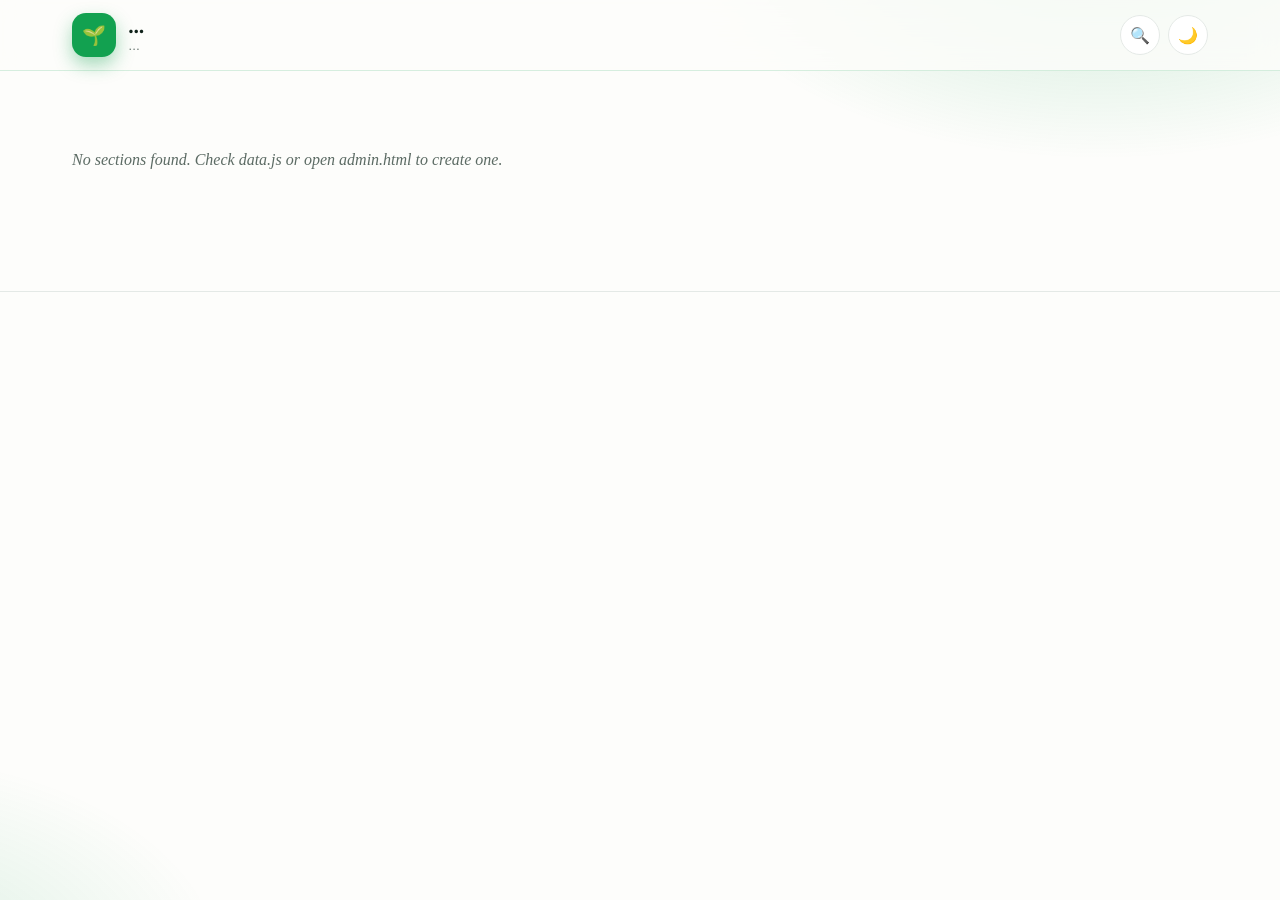
==== commit d30a76ee: "Update print statement from 'Hello' to 'Goodbye'" ====
--- a/index.html
+++ b/index.html
@@ -3,7 +3,8 @@
 <head>
 <meta charset="UTF-8">
 <meta name="viewport" content="width=device-width, initial-scale=1.0">
-<title>Legacies of a Lifetime — by Paikito (Maria)</title>
+<meta name="color-scheme" content="light dark">
+<title>Legacies of a Lifetime — by Farıkito (Moria)</title>
 <meta name="description" content="Legacies of a lifetime — code, electronics, photography and writing by Farıkito (Moria).">
 <link rel="icon" href="data:image/svg+xml,<svg xmlns='http://www.w3.org/2000/svg' viewBox='0 0 100 100'><text y='.9em' font-size='90'>🌱</text></svg>">
 
@@ -152,6 +153,13 @@
 .btn.ghost{background:transparent;color:var(--primary)}
 .btn.ghost:hover{background:color-mix(in srgb,var(--primary) 10%,transparent)}
 .btn.small{padding:.55rem 1.2rem;font-size:.84rem}
+.tool-btn{
+  border:1.5px solid var(--line);background:var(--surface);color:var(--text);
+  font-family:var(--font-ui);font-weight:600;font-size:.8rem;
+  padding:.45rem 1rem;border-radius:999px;cursor:pointer;text-decoration:none;
+  transition:all .18s;display:inline-flex;align-items:center;gap:.4rem;
+}
+.tool-btn:hover{border-color:var(--primary);color:var(--primary);transform:translateY(-1px)}
 
 /* ---------- home ---------- */
 .hero{padding-top:8px}
@@ -169,9 +177,10 @@
   background:var(--surface);border:1px solid var(--line);
   border-radius:var(--radius);overflow:hidden;box-shadow:var(--shadow);
   display:flex;flex-direction:column;
-  transition:transform .28s cubic-bezier(.22,.9,.3,1),box-shadow .3s,border-color .55s;
+  transition:transform .28s cubic-bezier(.22,.9,.3,1),box-shadow .3s,border-color .55s,outline-color .2s;
 }
 .card:hover{transform:translateY(-6px);box-shadow:var(--shadow-lg);border-color:color-mix(in srgb,var(--primary) 38%,transparent)}
+.card.highlight{outline:3px solid var(--primary);outline-offset:4px}
 .card-media{
   height:172px;display:flex;align-items:center;justify-content:center;
   font-family:var(--font-head);font-size:3.2rem;font-weight:800;color:#fff;
@@ -193,6 +202,31 @@
 .card-link:hover{text-decoration:underline}
 .year{font-family:var(--font-mono);font-size:.74rem;color:var(--muted)}
 
+/* ---------- filtering ---------- */
+.filterbar{display:flex;gap:10px;flex-wrap:wrap;align-items:center;margin:0 0 1.4rem}
+.filterbar input{
+  flex:1;min-width:210px;font-family:var(--font-ui);font-size:.9rem;
+  padding:.62rem 1rem;border:1.5px solid var(--line);border-radius:999px;
+  background:var(--surface);color:var(--text);outline:none;
+  transition:border-color .2s,box-shadow .2s;
+}
+.filterbar input:focus{border-color:var(--primary);box-shadow:0 0 0 3px color-mix(in srgb,var(--primary) 14%,transparent)}
+.filterbar select{
+  font-family:var(--font-ui);font-size:.85rem;padding:.55rem .9rem;
+  border:1.5px solid var(--line);border-radius:999px;
+  background:var(--surface);color:var(--text);cursor:pointer;
+}
+.tag-filter{display:flex;gap:7px;flex-wrap:wrap;margin-bottom:1.3rem}
+.chip-btn{
+  font-family:var(--font-ui);font-size:.74rem;font-weight:600;
+  padding:.3rem .85rem;border-radius:999px;border:1.5px solid var(--line);
+  background:var(--surface);color:var(--muted);cursor:pointer;transition:all .18s;
+}
+.chip-btn:hover{border-color:var(--primary);color:var(--primary)}
+.chip-btn.on{background:var(--primary);border-color:var(--primary);color:#fff}
+.no-results{color:var(--muted);font-style:italic;padding:1.6rem 0}
+.result-count{font-family:var(--font-ui);font-size:.76rem;color:var(--muted);margin-bottom:1rem}
+
 /* ---------- gallery ---------- */
 .gallery{columns:3 260px;column-gap:1.1rem}
 @media(max-width:720px){.gallery{columns:2 150px}}
@@ -203,6 +237,25 @@
   transition:transform .28s,box-shadow .3s;
 }
 .frame:hover{transform:translateY(-5px);box-shadow:var(--shadow-lg)}
+.frame .col-badge{
+  position:absolute;top:10px;right:10px;
+  background:rgba(0,0,0,.7);color:#fff;
+  font-family:var(--font-ui);font-size:.7rem;font-weight:700;
+  padding:.25rem .65rem;border-radius:999px;
+  backdrop-filter:blur(4px);
+  pointer-events:none;
+  z-index:2;
+}
+.frame .col-dot-row{
+  position:absolute;bottom:48px;left:50%;transform:translateX(-50%);
+  display:flex;gap:5px;z-index:2;pointer-events:none;
+}
+.frame .col-dot{
+  width:7px;height:7px;border-radius:50%;
+  background:rgba(255,255,255,.4);
+  transition:background .2s;
+}
+.frame .col-dot.on{background:#fff}
 .frame img{width:100%;display:block}
 .frame figcaption{
   padding:.85rem 1rem;font-family:var(--font-ui);font-size:.8rem;color:var(--muted);
@@ -211,7 +264,26 @@
 .frame figcaption b{color:var(--text);font-weight:600}
 .frame .cap{font-size:.74rem;color:var(--muted);display:block;margin-top:.2rem;font-family:var(--font-body)}
 
+/* ---------- project detail page (mini webpage) ---------- */
+.project-page{max-width:920px;margin:0 auto}
+.project-page .back-btn{margin-bottom:16px}
+.project-page .page-header{margin-bottom:2rem}
+.project-page .page-header h1{font-family:var(--font-head);font-size:clamp(1.6rem,4vw,2.6rem);font-weight:800;line-height:1.22;margin:8px 0 10px}
+.project-page .page-header .page-meta{font-family:var(--font-ui);font-size:.82rem;color:var(--muted);display:flex;gap:12px;flex-wrap:wrap;align-items:center}
+.project-page .page-nav{display:flex;gap:12px;flex-wrap:wrap;margin:2rem 0 1.5rem}
+.project-page .page-body{font-size:1.08rem;line-height:1.9}
+.project-page .page-body img{max-width:100%;height:auto;border-radius:var(--radius-sm);margin:1.5rem 0}
+.project-page .page-body h2{font-family:var(--font-head);font-size:1.6rem;margin:2rem 0 .8rem}
+.project-page .page-body h3{font-family:var(--font-head);font-size:1.3rem;margin:1.6rem 0 .6rem}
+.project-page .page-body p{margin-bottom:1.1rem}
+.project-page .page-body a{color:var(--primary)}
+.project-page .page-body code{font-family:var(--font-mono);font-size:.88em;background:var(--surface-2);border:1px solid var(--line);padding:.15rem .4rem;border-radius:6px}
+.project-page .page-body pre{background:var(--surface-2);border:1px solid var(--line);border-radius:var(--radius-sm);padding:1rem;overflow:auto;font-size:.88rem;line-height:1.55;margin:1rem 0}
+.project-page .page-body blockquote{border-left:3px solid var(--primary);padding:.2rem 0 .2rem 1.1rem;margin:0 0 1.3rem;color:var(--muted);font-style:italic}
+.project-page .page-body ul,.project-page .page-body ol{margin:0 0 1.3rem 1.3rem;line-height:1.85}
+
 /* ---------- blog ---------- */
+
 .post-row{
   background:var(--surface);border:1px solid var(--line);border-radius:var(--radius);
   padding:1.35rem 1.6rem;margin-bottom:1rem;cursor:pointer;
@@ -225,6 +297,8 @@
 .post-row h3{font-family:var(--font-head);font-size:1.22rem;font-weight:700;margin:7px 0}
 .post-row p{font-size:.94rem;line-height:1.62;color:var(--muted)}
 .readmore{display:inline-block;margin-top:11px;font-family:var(--font-ui);font-weight:700;font-size:.83rem;color:var(--primary)}
+.mini-row{padding:1rem 1.35rem;margin-bottom:.7rem}
+.mini-row h3{font-size:1.05rem;margin:5px 0 0}
 .post-detail{max-width:760px;margin:0 auto}
 .back-btn{
   border:none;background:color-mix(in srgb,var(--primary) 12%,transparent);color:var(--primary);
@@ -233,8 +307,33 @@
 }
 .back-btn:hover{transform:translateX(-3px)}
 .post-detail h2{font-family:var(--font-head);font-size:clamp(1.6rem,4vw,2.4rem);font-weight:800;line-height:1.22;margin:8px 0 10px}
-.post-meta{font-family:var(--font-ui);font-size:.82rem;color:var(--muted);display:block;margin-bottom:28px}
+.post-meta{font-family:var(--font-ui);font-size:.82rem;color:var(--muted);display:block;margin-bottom:20px}
+.post-tools{display:flex;gap:8px;flex-wrap:wrap;margin:0 0 1.8rem}
 .post-body p{font-size:1.08rem;line-height:1.9;margin-bottom:1.3rem}
+.post-body h3{font-family:var(--font-head);font-size:1.35rem;margin:1.8rem 0 .7rem}
+.post-body h4{font-family:var(--font-head);font-size:1.1rem;margin:1.5rem 0 .6rem}
+.post-body blockquote{border-left:3px solid var(--primary);padding:.2rem 0 .2rem 1.1rem;margin:0 0 1.3rem;color:var(--muted);font-style:italic}
+.post-body ul{margin:0 0 1.3rem 1.3rem;line-height:1.85}
+.post-body code{
+  font-family:var(--font-mono);font-size:.88em;
+  background:var(--surface-2);border:1px solid var(--line);
+  padding:.15rem .4rem;border-radius:6px;
+}
+.post-body a{color:var(--primary)}
+
+/* ---------- links page ---------- */
+.link-grid{display:grid;gap:1rem;grid-template-columns:repeat(auto-fill,minmax(280px,1fr))}
+.link-card{
+  display:flex;gap:14px;align-items:flex-start;
+  background:var(--surface);border:1px solid var(--line);border-radius:var(--radius);
+  padding:1.2rem 1.3rem;text-decoration:none;color:var(--text);box-shadow:var(--shadow);
+  transition:transform .22s,box-shadow .3s,border-color .5s;
+}
+.link-card:hover{transform:translateY(-4px);box-shadow:var(--shadow-lg);border-color:color-mix(in srgb,var(--primary) 40%,transparent)}
+.link-card .ic{font-size:1.5rem;line-height:1.2}
+.link-card h3{font-family:var(--font-head);font-size:1.05rem;margin-bottom:.25rem}
+.link-card p{font-size:.88rem;color:var(--muted);line-height:1.55}
+.link-card .go{margin-left:auto;color:var(--primary);font-weight:700;font-family:var(--font-ui);font-size:.85rem;flex-shrink:0}
 
 /* ---------- about ---------- */
 .about{max-width:730px}
@@ -257,6 +356,7 @@
 .panel h3{font-family:var(--font-head);font-size:1.02rem;margin-bottom:12px;color:var(--primary)}
 .panel a{color:var(--primary);text-decoration:none;font-weight:600;word-break:break-all}
 .panel a:hover{text-decoration:underline}
+.email-row{display:flex;align-items:center;gap:10px;flex-wrap:wrap}
 .socials{display:flex;gap:10px;flex-wrap:wrap}
 .social-pill{
   font-family:var(--font-ui);font-size:.83rem;font-weight:600;text-decoration:none;
@@ -275,6 +375,9 @@
 form.contact input:focus,form.contact textarea:focus{border-color:var(--primary);box-shadow:0 0 0 3px color-mix(in srgb,var(--primary) 16%,transparent)}
 form.contact textarea{min-height:140px;resize:vertical;line-height:1.6}
 .form-note{font-family:var(--font-ui);font-size:.76rem;color:var(--muted);margin-top:.5rem}
+.form-msg{font-family:var(--font-ui);font-size:.85rem;margin-top:.7rem;font-weight:600;min-height:1.2em}
+.form-msg.ok{color:var(--primary)}
+.form-msg.bad{color:#dc2626}
 
 /* ---------- misc ---------- */
 .empty-note{color:var(--muted);font-style:italic;padding:2rem 0}
@@ -294,6 +397,68 @@
 }
 #toTop.show{opacity:1;pointer-events:auto}
 #toTop:hover{transform:translateY(-3px)}
+#toast{
+  position:fixed;bottom:24px;left:50%;transform:translateX(-50%) translateY(80px);
+  background:var(--text);color:var(--bg);
+  padding:.7rem 1.3rem;border-radius:999px;
+  font-family:var(--font-ui);font-size:.85rem;font-weight:600;
+  opacity:0;transition:all .3s;z-index:150;pointer-events:none;
+  box-shadow:var(--shadow-lg);max-width:90vw;text-align:center;
+}
+#toast.show{opacity:1;transform:translateX(-50%) translateY(0)}
+.skip-link{
+  position:absolute;left:-9999px;top:0;z-index:200;
+  background:var(--primary);color:#fff;padding:.55rem 1.1rem;
+  border-radius:0 0 12px 0;font-family:var(--font-ui);font-weight:600;text-decoration:none;
+}
+.skip-link:focus{left:0}
+
+/* ---------- search palette ---------- */
+.search-overlay{
+  position:fixed;inset:0;z-index:120;
+  background:rgba(8,12,10,.55);backdrop-filter:blur(4px);
+  display:none;align-items:flex-start;justify-content:center;
+  padding:9vh 1rem 1rem;
+}
+.search-overlay.open{display:flex;animation:fadeIn .2s both}
+@keyframes fadeIn{from{opacity:0}to{opacity:1}}
+.search-panel{
+  width:100%;max-width:560px;background:var(--surface);
+  border:1px solid var(--line);border-radius:16px;
+  box-shadow:var(--shadow-lg);overflow:hidden;
+}
+.search-panel input{
+  width:100%;border:none;outline:none;
+  padding:1rem 1.2rem;font-family:var(--font-ui);font-size:1.05rem;
+  background:transparent;color:var(--text);
+}
+.search-hits{max-height:52vh;overflow:auto;border-top:1px solid var(--line)}
+.search-hit{
+  display:flex;align-items:center;gap:10px;width:100%;text-align:left;
+  padding:.7rem 1.1rem;background:none;border:none;cursor:pointer;
+  font-family:var(--font-ui);color:var(--text);font-size:.9rem;
+  border-bottom:1px solid var(--line);
+}
+.search-hit:hover,.search-hit.sel{background:color-mix(in srgb,var(--primary) 12%,transparent)}
+.search-hit .badge{
+  font-size:.62rem;font-weight:700;letter-spacing:.06em;text-transform:uppercase;
+  color:#fff;background:var(--primary);border-radius:6px;padding:.16rem .45rem;flex-shrink:0;
+}
+.search-hit .sub{
+  margin-left:auto;font-size:.74rem;color:var(--muted);
+  white-space:nowrap;overflow:hidden;text-overflow:ellipsis;max-width:45%;
+}
+.search-empty{padding:1.1rem 1.2rem;color:var(--muted);font-family:var(--font-ui);font-size:.9rem}
+.search-foot{
+  display:flex;gap:16px;padding:.55rem 1.1rem;
+  font-family:var(--font-ui);font-size:.7rem;color:var(--muted);
+  border-top:1px solid var(--line);
+}
+.search-foot kbd{
+  font-family:var(--font-mono);font-size:.68rem;
+  background:var(--surface-2);border:1px solid var(--line);
+  border-radius:5px;padding:.1rem .35rem;
+}
 
 /* ---------- lightbox ---------- */
 #lightbox{
@@ -301,13 +466,38 @@
   display:none;align-items:center;justify-content:center;padding:3rem 1.5rem;backdrop-filter:blur(6px);
 }
 #lightbox.open{display:flex;animation:fadeIn .3s both}
-@keyframes fadeIn{from{opacity:0}to{opacity:1}}
 #lightbox img{max-width:100%;max-height:78vh;border-radius:14px;box-shadow:0 30px 80px rgba(0,0,0,.6)}
 #lightbox .lb-cap{position:absolute;bottom:2.2rem;left:50%;transform:translateX(-50%);text-align:center;color:#e8efe9;font-family:var(--font-ui);font-size:.86rem;max-width:640px}
 #lightbox .lb-close{position:absolute;top:1.2rem;right:1.4rem;background:none;border:none;color:#fff;font-size:2rem;cursor:pointer;line-height:1}
 #lightbox .lb-nav{position:absolute;top:50%;transform:translateY(-50%);background:rgba(255,255,255,.12);border:none;color:#fff;font-size:1.8rem;width:52px;height:52px;border-radius:50%;cursor:pointer}
 #lightbox .lb-nav:hover{background:rgba(255,255,255,.22)}
 #lightbox .lb-prev{left:1.4rem}#lightbox .lb-next{right:1.4rem}
+#lightbox .lb-tools{
+  position:absolute;top:1.35rem;left:1.5rem;display:flex;gap:10px;align-items:center;
+  color:#e8efe9;font-family:var(--font-ui);font-size:.82rem;
+}
+#lightbox .lb-tools a,#lightbox .lb-tools button{
+  background:rgba(255,255,255,.12);border:none;color:#fff;
+  font-size:.78rem;font-family:var(--font-ui);font-weight:600;
+  padding:.45rem .9rem;border-radius:999px;cursor:pointer;text-decoration:none;
+}
+#lightbox .lb-tools a:hover,#lightbox .lb-tools button:hover{background:rgba(255,255,255,.22)}
+#lightbox .lb-count{font-weight:600;letter-spacing:.05em}
+
+/* ---------- collection thumbs in lightbox ---------- */
+.lb-thumbs{
+  position:absolute;bottom:4rem;left:50%;transform:translateX(-50%);
+  display:flex;gap:6px;max-width:70vw;overflow-x:auto;padding:4px 8px;
+  background:rgba(0,0,0,.45);backdrop-filter:blur(6px);
+  border-radius:12px;z-index:5;
+}
+.lb-thumbs img{
+  width:48px;height:36px;object-fit:cover;border-radius:6px;
+  cursor:pointer;opacity:.5;transition:opacity .2s,transform .15s;flex-shrink:0;
+  border:2px solid transparent;
+}
+.lb-thumbs img:hover{opacity:.85;transform:scale(1.08)}
+.lb-thumbs img.on{opacity:1;border-color:#fff}
 
 @media (max-width:700px){
   .header-inner{justify-content:center;text-align:center;gap:10px}
@@ -315,11 +505,18 @@
   nav{width:100%;justify-content:center}
   main{padding-top:32px}
   #toTop{right:14px;bottom:14px}
-}
-@media print{header,#toTop,footer{display:none}}
+  #lightbox .lb-tools{top:auto;bottom:4.6rem;flex-wrap:wrap;justify-content:center;left:0;right:0}
+}
+@media print{header,#toTop,footer,#lightbox,.search-overlay,.filterbar,.post-tools,.skip-link{display:none!important}}
+@media (prefers-reduced-motion:reduce){
+  html{scroll-behavior:auto}
+  *,*::before,*::after{animation:none!important;transition:none!important}
+}
 </style>
 </head>
 <body>
+<a class="skip-link" href="#view">Skip to content</a>
+
 <header>
   <div class="header-inner">
     <button class="brand" onclick="go('home')" aria-label="Home">
@@ -331,26 +528,45 @@
     </button>
     <nav>
       <div class="tabs" id="tabs" role="tablist"></div>
-      <button class="icon-btn" id="themeBtn" title="Toggle light / dark" onclick="toggleTheme()">🌙</button>
+      <button class="icon-btn" id="searchBtn" title="Search (Ctrl+K)" aria-label="Search the site">🔍</button>
+      <button class="icon-btn" id="themeBtn" title="Toggle light / dark" aria-label="Toggle light or dark mode" onclick="toggleTheme()">🌙</button>
     </nav>
   </div>
 </header>
 
-<main><div id="view" class="view"></div></main>
+<main><div id="view" class="view" tabindex="-1"></div></main>
+
+<noscript><p style="padding:2rem;font-family:sans-serif;color:inherit">This site needs JavaScript to render its sections. Please enable JavaScript and reload.</p></noscript>
 
 <footer>
   <p id="footerText"></p>
   <div class="foot-tabs" id="footTabs"></div>
 </footer>
 
-<button id="toTop" title="Back to top" onclick="window.scrollTo({top:0,behavior:'smooth'})">↑</button>
+<button id="toTop" title="Back to top" aria-label="Back to top" onclick="window.scrollTo({top:0,behavior:'smooth'})">↑</button>
+
+<div id="toast" role="status" aria-live="polite"></div>
+
+<!-- search palette -->
+<div class="search-overlay" id="searchOverlay" role="dialog" aria-modal="true" aria-label="Site search" onclick="if(event.target.id==='searchOverlay')closeSearch()">
+  <div class="search-panel">
+    <input type="text" id="searchInput" placeholder="Search projects, posts, photos…" autocomplete="off">
+    <div class="search-hits" id="searchHits"></div>
+    <div class="search-foot"><span><kbd>↑</kbd><kbd>↓</kbd> navigate</span><span><kbd>↵</kbd> open</span><span><kbd>esc</kbd> close</span></div>
+  </div>
+</div>
 
 <div id="lightbox" onclick="if(event.target.id==='lightbox')closeLightbox()">
-  <button class="lb-close" onclick="closeLightbox()">×</button>
-  <button class="lb-nav lb-prev" onclick="stepLightbox(-1)">‹</button>
+  <button class="lb-close" aria-label="Close viewer" onclick="closeLightbox()">×</button>
+  <div class="lb-tools">
+    <span class="lb-count" id="lbCount"></span>
+    <a id="lbDownload" href="#" download>Download</a>
+  </div>
+  <button class="lb-nav lb-prev" aria-label="Previous image" onclick="stepLightbox(-1)">‹</button>
   <img id="lbImg" src="" alt="">
-  <button class="lb-nav lb-next" onclick="stepLightbox(1)">›</button>
+  <button class="lb-nav lb-next" aria-label="Next image" onclick="stepLightbox(1)">›</button>
   <p class="lb-cap" id="lbCap"></p>
+  <div class="lb-thumbs" id="lbThumbs"></div>
 </div>
 
 <script src="data.js"></script>
@@ -363,24 +579,19 @@
   'use strict';
   const STORAGE_KEY = 'siteData';
   const THEME_KEY   = 'siteTheme';
-  /* data.js declares `const SITE`. A top-level const in a classic script is
-     visible as a bare identifier but is NOT a property of window, so we must
-     feature-detect it rather than read window.SITE. */
   const FALLBACK    = (typeof SITE !== 'undefined') ? SITE : {sections:[], title:'Portfolio'};
-  let state = { data:null, activeId:null, post:null, galleryIndex:0 };
-
-  /* ---------- data ---------- */
+  let state = { data:null, activeId:null, filters:{q:'',tag:null,sort:'default'}, lbItems:[], search:{open:false,hits:[],sel:0} };
+
   function loadData(){
     try{
       const saved = localStorage.getItem(STORAGE_KEY);
       if(saved){ const p = JSON.parse(saved); if(p && p.sections) return p; }
-    }catch(e){ /* corrupt draft — fall back */ }
+    }catch(e){}
     return FALLBACK;
   }
   function saveDraft(d){ try{ localStorage.setItem(STORAGE_KEY, JSON.stringify(d)); }catch(e){} }
 
-  /* ---------- helpers ---------- */
-  const esc = s => String(s==null?'':s).replace(/[&<>"']/g, c => ({'&':'&amp;','<':'&lt;','>':'&gt;','"':'&quot;',"'":'&#39;'}[c]));
+  const esc = s => String(s==null?'':s).replace(/[&<>\"']/g, c => ({'&':'&amp;','<':'&lt;','>':'&gt;','\"':'&quot;',"'":'&#39;'}[c]));
   function hexToRgb(h){
     h = String(h||'#12a150').replace('#','');
     if(h.length===3) h = h.split('').map(c=>c+c).join('');
@@ -397,13 +608,29 @@
   }
   function isDark(){ return document.documentElement.getAttribute('data-theme') === 'dark'; }
   function go(id){
-    state.post = null;
     if(('#'+id) === location.hash) render();
     else location.hash = id;
   }
   window.go = go;
 
-  /* ---------- theming ---------- */
+  let toastTimer;
+  function toast(msg){
+    const t = document.getElementById('toast');
+    t.textContent = msg;
+    t.classList.add('show');
+    clearTimeout(toastTimer);
+    toastTimer = setTimeout(()=>t.classList.remove('show'), 2200);
+  }
+  window.toast = toast;
+
+  function parseHash(){
+    const h = location.hash.replace(/^#\/?/, '');
+    if(!h) return {sec:null, item:null};
+    const parts = h.split('/');
+    const idx = (parts[1] != null && parts[1] !== '' && !isNaN(+parts[1])) ? +parts[1] : null;
+    return {sec: parts[0] || null, item: idx};
+  }
+
   function applyTheme(sec){
     const col = sec.color || '#12a150';
     const r = document.documentElement.style;
@@ -417,7 +644,6 @@
     document.getElementById('siteName').textContent  = data.title   || 'Portfolio';
     document.getElementById('siteTagline').textContent = data.tagline || '';
     document.getElementById('footerText').textContent = data.footer  || '';
-    document.title = (data.title ? data.title + ' — ' : '') + (sec.label || '');
     document.getElementById('themeBtn').textContent = isDark() ? '☀️' : '🌙';
   }
   function toggleTheme(){
@@ -428,13 +654,12 @@
   }
   window.toggleTheme = toggleTheme;
 
-  /* ---------- chrome ---------- */
   function renderNav(){
     const data = state.data;
     document.getElementById('tabs').innerHTML = data.sections.map(s =>
-      '<button class="tab'+(s.id===state.activeId?' active':'')+'" role="tab" data-id="'+esc(s.id)+'">'+esc(s.label)+'</button>'
+      '<button class="tab'+(s.id===state.activeId?' active':'')+'" role="tab" aria-selected="'+(s.id===state.activeId)+'" data-id="'+esc(s.id)+'">'+esc(s.label)+'</button>'
     ).join('');
-    document.querySelectorAll('.tab').forEach(b => b.onclick = () => go(b.dataset.id));
+    document.querySelectorAll('#tabs .tab').forEach(b => b.onclick = () => go(b.dataset.id));
     document.getElementById('footTabs').innerHTML = data.sections.map(s =>
       '<a href="#'+esc(s.id)+'">'+esc(s.label)+'</a>').join('');
   }
@@ -444,16 +669,54 @@
       (sec.intro ? '<p class="lede">'+esc(sec.intro)+'</p>' : '');
   }
 
-  /* ---------- views ---------- */
-  /* Rich text: **bold**, *accent*, and _italic_ — safe because we escape first. */
-  function rich(s, base){
+  function rich(s){
     let out = esc(s);
     out = out.replace(/\*\*([^*]+)\*\*/g, '<strong>$1</strong>');
     out = out.replace(/\*([^*]+)\*/g, '<span class="accent">$1</span>');
     out = out.replace(/_([^_]+)_/g, '<em>$1</em>');
-    return base ? base(out) : out;
-  }
-  function cardHTML(it){
+    return out;
+  }
+  function inline(s){
+    let out = esc(s);
+    out = out.replace(/\*\*([^*]+)\*\*/g,'<strong>$1</strong>');
+    out = out.replace(/\*([^*]+)\*/g,'<span class="accent">$1</span>');
+    out = out.replace(/_([^_]+)_/g,'<em>$1</em>');
+    out = out.replace(/`([^`]+)`/g,'<code>$1</code>');
+    out = out.replace(/\[([^\]]+)\]\((https?:[^)\s]+)\)/g,'<a href="$2" target="_blank" rel="noopener">$1</a>');
+    return out;
+  }
+  function mdBlock(body){
+    const lines = String(body||'').split(/\n/);
+    let html = '', mode = 'p', buf = [];
+    const flush = () => {
+      if(!buf.length) return;
+      if(mode==='p')      html += '<p>'+buf.join('<br>')+'</p>';
+      else if(mode==='q') html += '<blockquote>'+buf.join('<br>')+'</blockquote>';
+      else if(mode==='li')html += '<ul>'+buf.map(x=>'<li>'+x+'</li>').join('')+'</ul>';
+      buf = [];
+    };
+    for(const raw of lines){
+      const line = raw.trimEnd();
+      if(line.trim()===''){ flush(); mode='p'; continue; }
+      let m;
+      if((m = line.match(/^###\s+(.*)$/))){ flush(); html += '<h4>'+inline(m[1])+'</h4>'; mode='p'; continue; }
+      if((m = line.match(/^##\s+(.*)$/))){ flush(); html += '<h3>'+inline(m[1])+'</h3>'; mode='p'; continue; }
+      if(/^>\s?/.test(line)){ if(mode!=='q'){ flush(); mode='q'; } buf.push(inline(line.replace(/^>\s?/,''))); continue; }
+      if(/^-\s+/.test(line)){ if(mode!=='li'){ flush(); mode='li'; } buf.push(inline(line.replace(/^-\s+/,''))); continue; }
+      if(mode!=='p'){ flush(); mode='p'; }
+      buf.push(inline(line));
+    }
+    flush();
+    return html || '<p></p>';
+  }
+  function readingTime(body){
+    const words = String(body||'').split(/\s+/).filter(Boolean).length;
+    return Math.max(1, Math.round(words/200));
+  }
+
+  function cardHTML(it, i, secId){
+    const hasPage = !!(it.page && it.page.trim());
+    const clickable = hasPage ? ' style="cursor:pointer" data-sec="'+esc(secId||'')+'"' : '';
     const letter = esc((it.title||'?').trim().charAt(0).toUpperCase()||'?');
     const media = it.image
       ? '<div class="card-media"><img src="'+esc(it.image)+'" alt="'+esc(it.title)+'" loading="lazy" onerror="this.style.display=&#39;none&#39;;this.parentNode.textContent=&#39;'+letter.replace(/'/g,'&#39;')+'&#39;"></div>'
@@ -461,21 +724,79 @@
     const chips = (it.tags||[]).map(t => '<span class="chip">'+esc(t)+'</span>').join('');
     const link  = it.link ? '<a class="card-link" href="'+esc(it.link)+'" target="_blank" rel="noopener">Visit →</a>' : '';
     const year  = it.year ? '<span class="year">'+esc(it.year)+'</span>' : '';
-    return '<article class="card">'+media+'<div class="card-body">'+
+    const detailHint = hasPage ? '<span class="year" style="color:var(--primary);font-weight:700">📄 Details →</span>' : '';
+    return '<article class="card" data-i="'+(i==null?'':i)+'"'+clickable+'>'+media+'<div class="card-body">'+
       '<h3>'+esc(it.title)+'</h3><p>'+esc(it.desc)+'</p>'+
       (chips?'<div class="chips">'+chips+'</div>':'')+
-      '<div class="card-foot">'+(link||'<span></span>')+year+'</div>'+
+      '<div class="card-foot">'+(link||'<span></span>')+ (detailHint||year) +'</div>'+
       '</div></article>';
   }
+
+  function pairList(items){ return (items||[]).map((it,i)=>({it,i})); }
+  function filterPairs(pairs, opts){
+    opts = opts || {};
+    let out = pairs;
+    const q = String(state.filters.q||'').toLowerCase().trim();
+    if(q){
+      out = out.filter(x => ((x.it.title||'')+' '+(x.it.desc||'')+' '+(x.it.caption||'')+' '+(x.it.tags||[]).join(' ')+' '+(x.it.meta||'')).toLowerCase().includes(q));
+    }
+    if(opts.tags && state.filters.tag){
+      out = out.filter(x => (x.it.tags||[]).includes(state.filters.tag));
+    }
+    if(opts.sort){
+      if(state.filters.sort==='year')      out = out.slice().sort((a,b)=>(parseInt(b.it.year,10)||0)-(parseInt(a.it.year,10)||0));
+      else if(state.filters.sort==='az')   out = out.slice().sort((a,b)=>String(a.it.title||'').localeCompare(String(b.it.title||'')));
+    }
+    return out;
+  }
+  function chipBar(tags){
+    if(!tags.length) return '';
+    let html = '<div class="tag-filter">';
+    html += tags.map(t => '<button class="chip-btn'+(state.filters.tag===t?' on':'')+'" data-tag="'+esc(t)+'">'+esc(t)+'</button>').join('');
+    if(state.filters.tag) html += '<button class="chip-btn on" data-tag="">Clear ✕</button>';
+    return html + '</div>';
+  }
+
+  function renderProjectDetail(sec, it, i){
+    const hasPrev = i > 0 && sec.items[i-1];
+    const hasNext = i < sec.items.length-1 && sec.items[i+1];
+    const tags = (it.tags||[]).map(t=>'<span class="chip">'+esc(t)+'</span>').join('');
+    const externalLink = it.link ? '<a class="tool-btn" href="'+esc(it.link)+'" target="_blank" rel="noopener">🔗 Open live →</a>' : '';
+    return '<div class="project-page">'+
+      '<button class="back-btn" id="backBtn">← Back to projects</button>'+
+      '<div class="page-header">'+
+        '<div class="page-meta">'+
+          (it.year?'<span>📅 '+esc(it.year)+'</span>':'')+
+          (tags?'<span>'+tags+'</span>':'')+
+        '</div>'+
+        '<h1>'+esc(it.title)+'</h1>'+
+      '</div>'+
+      '<div class="page-nav">'+
+        '<button class="tool-btn" id="shareBtn" style="display:none">🔗 Share</button>'+
+        (hasPrev?'<button class="tool-btn" id="prevBtn">← '+esc(sec.items[i-1].title)+'</button>':'<span></span>')+
+        (hasNext?'<button class="tool-btn" id="nextBtn" style="margin-left:auto">'+esc(sec.items[i+1].title)+' →</button>':'')+
+      '</div>'+
+      (externalLink?'<div style="margin-bottom:1.5rem">'+externalLink+'</div>':'')+
+      '<div class="page-body">'+
+        (it.page || '<p style="color:var(--muted);font-style:italic">No content yet. Add HTML to this project\'s "Mini Webpage" field in admin.html.</p>')+
+      '</div>'+
+    '</div>';
+  }
+
   function renderHome(sec){
     const data = state.data;
-    const cta = (data.sections.find(s=>s.type==='contact') ? '<a class="btn" href="#contact">Get in touch</a>' : '');
-    const others = data.sections.filter(s => s.id!==sec.id && ['projects','blog'].includes(s.type))
-      .map(s => '<a class="btn ghost" href="#'+esc(s.id)+'">'+esc(s.label)+' →</a>').join('');
+    const contactSec = data.sections.find(s=>s.type==='contact');
+    const cta = contactSec ? '<a class="btn" href="#'+esc(contactSec.id)+'">Get in touch</a>' : '';
+    const others = data.sections.filter(s => s.id!==sec.id && ['projects','gallery','blog','links'].includes(s.type))
+      .slice(0,3).map(s => '<a class="btn ghost" href="#'+esc(s.id)+'">'+esc(s.label)+' →</a>').join('');
     const stats = (sec.stats||[]).map(s =>
       '<div class="stat"><b>'+esc(s.value)+'</b><span>'+esc(s.label)+'</span></div>').join('');
     const featured = data.sections.filter(s => s.type==='projects')
-      .flatMap(s => s.items||[]).slice(0,3).map(cardHTML).join('');
+      .flatMap(s => (s.items||[]).map((it,i)=>({it, secId:s.id, i}))).slice(0,3).map(x => cardHTML(x.it, x.i, x.secId)).join('');
+    const blogSec = data.sections.find(s=>s.type==='blog');
+    const latest = (blogSec && blogSec.items) ? blogSec.items.slice(0,3).map((it,i) =>
+      '<article class="post-row mini-row" data-hash="#'+esc(blogSec.id)+'/'+i+'"><time>'+esc(it.date||'')+'</time><h3>'+esc(it.title)+'</h3></article>'
+    ).join('') : '';
     return '<section class="hero">'+
       '<h1 class="hero-title">'+rich(sec.heading||'')+'</h1>'+
       '<p class="lede">'+esc(sec.intro||'')+'</p>'+
@@ -484,47 +805,136 @@
       (featured?'<div class="split-head"><h2 class="sec-title" style="font-size:1.5rem">'+esc(sec.featuredTitle||'Featured work')+'</h2>'+
         '<a class="card-link" href="#'+esc((data.sections.find(s=>s.type==='projects')||{}).id||'')+'">See all →</a></div>'+
         '<div class="cards">'+featured+'</div>':'')+
+      (latest?'<div class="split-head" style="margin-top:3.2rem"><h2 class="sec-title" style="font-size:1.5rem">Latest writing</h2>'+
+        '<a class="card-link" href="#'+esc(blogSec.id)+'">All posts →</a></div>'+latest:'')+
       '</section>';
   }
   function renderProjects(sec){
-    const items = sec.items||[];
+    const tags = [...new Set((sec.items||[]).flatMap(it=>it.tags||[]))];
+    const sortSel = '<select id="sortSel" aria-label="Sort projects">'+
+      '<option value="default"'+(state.filters.sort==='default'?' selected':'')+'>Sort: as listed</option>'+
+      '<option value="year"'+(state.filters.sort==='year'?' selected':'')+'>Sort: newest year first</option>'+
+      '<option value="az"'+(state.filters.sort==='az'?' selected':'')+'>Sort: A–Z</option></select>';
     return '<section>'+head(sec)+
-      (items.length ? '<div class="cards">'+items.map(cardHTML).join('')+'</div>'
-                    : '<p class="empty-note">No projects yet — add some in admin.html.</p>')+
+      '<div class="filterbar"><input type="search" id="filterInput" placeholder="Search projects…" aria-label="Filter projects" value="'+esc(state.filters.q)+'">'+sortSel+'</div>'+
+      '<div id="listWrap"></div>'+
       (sec.cta ? '<div class="cta-row" style="margin-top:2.2rem"><a class="btn ghost" href="'+esc(sec.cta.url)+'" target="_blank" rel="noopener">'+esc(sec.cta.label)+' →</a></div>' : '')+
       '</section>';
   }
+  function listProjects(sec){
+    const tags = [...new Set((sec.items||[]).flatMap(it=>it.tags||[]))];
+    const pairs = filterPairs(pairList(sec.items), {tags:true, sort:true});
+    return chipBar(tags) +
+      (pairs.length ? '<p class="result-count">'+pairs.length+' of '+sec.items.length+' projects</p><div class="cards">'+pairs.map(x=>cardHTML(x.it,x.i,sec.id)).join('')+'</div>'
+                    : '<p class="no-results">No matches — try a different search or clear the tag filter.</p>');
+  }
+  function renderBlog(sec){
+    return '<section>'+head(sec)+
+      '<div class="filterbar"><input type="search" id="filterInput" placeholder="Search posts…" aria-label="Filter posts" value="'+esc(state.filters.q)+'"></div>'+
+      '<div id="listWrap"></div>'+
+      '</section>';
+  }
+  function listBlog(sec){
+    const tags = [...new Set((sec.items||[]).flatMap(it=>it.tags||[]))];
+    const pairs = filterPairs(pairList(sec.items), {tags:true});
+    return chipBar(tags) +
+      (pairs.length ? pairs.map(x =>
+        '<article class="post-row" data-hash="#'+esc(sec.id)+'/'+x.i+'"><time>'+esc(x.it.date||'')+'</time>'+
+        '<h3>'+esc(x.it.title)+'</h3><p>'+esc(excerpt(x.it.body))+'</p>'+
+        ((x.it.tags||[]).length?'<div class="chips" style="margin-top:.7rem">'+x.it.tags.map(t=>'<span class="chip">'+esc(t)+'</span>').join('')+'</div>':'')+
+        '<span class="readmore">Read post →</span></article>').join('')
+      : '<p class="no-results">No posts match — try a different search.</p>');
+  }
   function renderGallery(sec){
-    const items = sec.items||[];
-    const frames = items.map((it,i) =>
-      '<figure class="frame" data-i="'+i+'"><img src="'+esc(it.image)+'" alt="'+esc(it.title)+'" loading="lazy">'+
-      '<figcaption><span><b>'+esc(it.title)+'</b>'+(it.caption?'<span class="cap">'+esc(it.caption)+'</span>':'')+'</span>'+
-      '<span>'+esc(it.meta||'')+'</span></figcaption></figure>').join('');
     return '<section>'+head(sec)+
-      (items.length ? '<div class="gallery">'+frames+'</div>' : '<p class="empty-note">No photos yet.</p>')+
+      '<div class="filterbar"><input type="search" id="filterInput" placeholder="Search photos…" aria-label="Filter photos" value="'+esc(state.filters.q)+'"></div>'+
+      '<div id="listWrap"></div>'+
+      '</section>';
+  }
+  function listGallery(sec){
+    const pairs = filterPairs(pairList(sec.items));
+    const flatLb = [];
+    pairs.forEach(x => {
+      if(x.it.collection && x.it.collection.length){
+        flatLb.push({
+          _isCol: true,
+          _colIdx: x.i,
+          title: x.it.title,
+          image: x.it.image,
+          caption: x.it.caption || '',
+          meta: x.it.meta || '',
+          _colTotal: x.it.collection.length + 1
+        });
+        x.it.collection.forEach((ph, ci) => {
+          flatLb.push({
+            _isCol: true,
+            _colIdx: x.i,
+            title: x.it.title + ' #' + (ci+2),
+            image: ph.image,
+            caption: ph.caption || '',
+            meta: x.it.meta || '',
+            _colTotal: x.it.collection.length + 1
+          });
+        });
+      } else {
+        flatLb.push(x.it);
+      }
+    });
+    state.lbItems = flatLb;
+    let lbOffset = 0;
+    return (pairs.length ? '<div class="gallery">'+pairs.map((x,j) => {
+      const isCol = x.it.collection && x.it.collection.length;
+      const colCount = isCol ? x.it.collection.length : 0;
+      const offset = lbOffset;
+      lbOffset += isCol ? colCount + 1 : 1;
+      let badgeHtml = '';
+      let dotsHtml = '';
+      if(isCol){
+        badgeHtml = '<span class="col-badge">+' + colCount + '</span>';
+        dotsHtml = '<span class="col-dot-row">' +
+          '<span class="col-dot on"></span>' +
+          Array.from({length: colCount}, () => '<span class="col-dot"></span>').join('') +
+          '</span>';
+      }
+      return '<figure class="frame" data-offset="'+offset+'" data-col="'+(isCol?'1':'0')+'" data-colcount="'+(colCount+1)+'">'+
+        '<img src="'+esc(x.it.image)+'" alt="'+esc(x.it.title)+'" loading="lazy" onerror="this.onerror=null;this.src=&#39;data:image/svg+xml,<svg xmlns=&#39;http://www.w3.org/2000/svg&#39; viewBox=&#39;0 0 100 100&#39;><text y=&#39;.9em&#39; font-size=&#39;90&#39;>🖼️</text></svg>&#39;">'+
+        badgeHtml + dotsHtml +
+        '<figcaption><span><b>'+esc(x.it.title)+'</b>'+
+        (x.it.caption?'<span class="cap">'+esc(x.it.caption)+'</span>':'')+'</span>'+
+        (isCol?'<span class="year" style="color:var(--primary);font-weight:600">'+(colCount+1)+' photos</span>':'<span>'+esc(x.it.meta||'')+'</span>')+
+        '</figcaption></figure>';
+    }).join('')+'</div>'
+      : '<p class="no-results">No photos match — try a different search.</p>');
+  }
+  function renderLinks(sec){
+    const cards = (sec.items||[]).map(it =>
+      '<a class="link-card" href="'+esc(it.url||'#')+'" target="_blank" rel="noopener">'+
+        '<span class="ic">'+esc(it.icon||'🔗')+'</span>'+
+        '<span><h3>'+esc(it.title)+'</h3>'+(it.desc?'<p>'+esc(it.desc)+'</p>':'')+'</span>'+
+        '<span class="go">Open →</span></a>').join('');
+    return '<section>'+head(sec)+
+      ((sec.items||[]).length ? '<div class="link-grid">'+cards+'</div>' : '<p class="empty-note">No links yet — add some in admin.html.</p>')+
       '</section>';
   }
   function excerpt(b){
     const t = String(b||'').split(/\n\n+/)[0] || '';
     return t.length>155 ? t.slice(0,155).trimEnd()+'…' : t;
   }
-  function renderBlog(sec){
-    const rows = (sec.items||[]).map((it,i) =>
-      '<article class="post-row" data-i="'+i+'"><time>'+esc(it.date||'')+'</time>'+
-      '<h3>'+esc(it.title)+'</h3><p>'+esc(excerpt(it.body))+'</p>'+
-      ((it.tags||[]).length?'<div class="chips" style="margin-top:.7rem">'+(it.tags||[]).map(t=>'<span class="chip">'+esc(t)+'</span>').join('')+'</div>':'')+
-      '<span class="readmore">Read post →</span></article>').join('');
-    return '<section>'+head(sec)+(rows||'<p class="empty-note">No posts yet — add some in admin.html.</p>')+'</section>';
-  }
-  function renderPost(sec, it){
-    const paras = String(it.body||'').split(/\n\n+/).map(p => '<p>'+esc(p).replace(/\n/g,'<br>')+'</p>').join('');
+  function renderPost(sec, it, i){
+    const body = mdBlock(it.body);
     const tags = (it.tags||[]).map(t=>'<span class="chip">'+esc(t)+'</span>').join('');
+    const meta = esc(it.date||'') + ' · ' + readingTime(it.body) + ' min read';
     return '<article class="post-detail">'+
       '<button class="back-btn" id="backBtn">← All posts</button>'+
-      '<time class="post-meta">'+esc(it.date||'')+'</time>'+
+      '<time class="post-meta">'+meta+'</time>'+
       '<h2>'+esc(it.title)+'</h2>'+
-      (tags?'<div class="chips" style="margin-bottom:1.6rem">'+tags+'</div>':'')+
-      '<div class="post-body">'+paras+'</div></article>';
+      (tags?'<div class="chips" style="margin-bottom:1.1rem">'+tags+'</div>':'')+
+      '<div class="post-tools">'+
+        '<button class="tool-btn" id="shareBtn">🔗 Share</button>'+
+        '<button class="tool-btn" id="copyLinkBtn">⧉ Copy link</button>'+
+        '<button class="tool-btn" onclick="window.print()">🖨 Print</button>'+
+      '</div>'+
+      '<div class="post-body">'+body+'</div></article>';
   }
   function renderAbout(sec){
     const paras = (sec.paragraphs||[]).map(p=>'<p>'+esc(p)+'</p>').join('');
@@ -543,43 +953,68 @@
     return '<section>'+head(sec)+
       '<div class="contact-grid">'+
         '<div class="panel"><h3>📧 Email</h3>'+
-          (email?'<a href="mailto:'+esc(email)+'">'+esc(email)+'</a>':'<span style="color:var(--muted)">Set an email in admin.html</span>')+'</div>'+
+          (email?'<div class="email-row"><a href="mailto:'+esc(email)+'">'+esc(email)+'</a><button class="tool-btn" id="copyEmail" type="button">⧉ Copy</button></div>':'<span style="color:var(--muted)">Set an email in admin.html</span>')+'</div>'+
         '<div class="panel"><h3>🌐 Elsewhere</h3><div class="socials">'+(socials||'<span style="color:var(--muted)">No links yet</span>')+'</div></div>'+
       '</div>'+
       (email?'<form class="contact" id="contactForm">'+
-        '<div><label for="c-name">Your name</label><input id="c-name" required placeholder="Jane Doe"></div>'+
-        '<div><label for="c-email">Your email</label><input id="c-email" type="email" required placeholder="jane@example.com"></div>'+
+        '<div><label for="c-name">Your name</label><input id="c-name" required placeholder="Jane Doe" autocomplete="name"></div>'+
+        '<div><label for="c-email">Your email</label><input id="c-email" type="email" required placeholder="jane@example.com" autocomplete="email"></div>'+
         '<div><label for="c-msg">Message</label><textarea id="c-msg" required placeholder="Hi! I\'d love to chat about…"></textarea></div>'+
         '<div><button class="btn" type="submit">Send message</button>'+
-        '<p class="form-note">This opens your email app with the message pre-filled — no data is sent anywhere.</p></div>'+
+        '<p class="form-msg" id="formMsg" aria-live="polite"></p>'+
+        '<p class="form-note">With no form endpoint set, this opens your email app with the message pre-filled — no data is sent anywhere. Set <code>contactEndpoint</code> (e.g. a Formspree URL) in data.js to send directly.</p></div>'+
       '</form>':'')+
       '</section>';
   }
 
-  /* ---------- render ---------- */
+  function paintList(){
+    const sec = state.data.sections.find(s => s.id===state.activeId);
+    if(!sec) return;
+    const wrap = document.getElementById('listWrap');
+    if(!wrap) return;
+    if(sec.type==='projects')      wrap.innerHTML = listProjects(sec);
+    else if(sec.type==='blog')     wrap.innerHTML = listBlog(sec);
+    else if(sec.type==='gallery')  wrap.innerHTML = listGallery(sec);
+    else return;
+    wrap.querySelectorAll('.post-row').forEach(r => r.onclick = () => { location.hash = r.dataset.hash; });
+    wrap.querySelectorAll('.frame').forEach(f => f.onclick = () => {
+      const offset = f.dataset.offset != null ? +f.dataset.offset : +f.dataset.i;
+      openLightbox(offset, state.lbItems);
+    });
+    wrap.querySelectorAll('.chip-btn').forEach(b => b.onclick = () => {
+      state.filters.tag = b.dataset.tag || null;
+      paintList();
+    });
+  }
+
   function render(){
     const data = state.data;
     if(!data.sections || !data.sections.length){
       document.getElementById('view').innerHTML = '<p class="empty-note">No sections found. Check data.js or open admin.html to create one.</p>';
       return;
     }
-    const wanted = location.hash ? location.hash.slice(1) : (data.defaultSection || data.sections[0].id);
-    const sec = data.sections.find(s => s.id===wanted) || data.sections[0];
+    const {sec: wanted, item} = parseHash();
+    const sec = data.sections.find(s => s.id===wanted) || data.sections.find(s => s.id===data.defaultSection) || data.sections[0];
+    if(state.activeId !== sec.id) state.filters = {q:'', tag:null, sort:'default'};
     state.activeId = sec.id;
 
     applyTheme(sec);
     renderNav();
 
-    let html;
-    /* NOTE: check against null, not truthiness — post index 0 is falsy! */
-    if(state.post !== null && sec.type==='blog' && sec.items && sec.items[state.post] != null){
-      html = renderPost(sec, sec.items[state.post]);
+    let html, postOpen = null;
+    if(item != null && sec.type==='blog' && sec.items && sec.items[item] != null){
+      postOpen = sec.items[item];
+      html = renderPost(sec, postOpen, item);
+    }else if(item != null && sec.type==='projects' && sec.items && sec.items[item] != null){
+      const proj = sec.items[item];
+      html = renderProjectDetail(sec, proj, item);
     }else{
       switch(sec.type){
         case 'home':     html = renderHome(sec);     break;
         case 'projects': html = renderProjects(sec); break;
         case 'gallery':  html = renderGallery(sec);  break;
         case 'blog':     html = renderBlog(sec);     break;
+        case 'links':    html = renderLinks(sec);    break;
         case 'contact':  html = renderContact(sec);  break;
         default:         html = renderAbout(sec);
       }
@@ -588,59 +1023,297 @@
     view.innerHTML = html;
     view.classList.remove('view'); void view.offsetWidth; view.classList.add('view');
 
-    /* wire up interactions */
-    document.querySelectorAll('.post-row').forEach(r => r.onclick = () => {
-      state.post = +r.dataset.i; render(); window.scrollTo({top:0,behavior:'smooth'});
+    document.title = postOpen
+      ? postOpen.title + ' — ' + (data.title || 'Portfolio')
+      : (data.title ? data.title + ' — ' : '') + (sec.label || '');
+
+    if(sec.type==='projects' || sec.type==='blog' || sec.type==='gallery'){
+      if(!(item != null && sec.type==='projects' && sec.items && sec.items[item] != null)){
+        paintList();
+      }
+    }
+
+    const filterInput = document.getElementById('filterInput');
+    if(filterInput) filterInput.addEventListener('input', e => {
+      state.filters.q = e.target.value;
+      paintList();
     });
+    const sortSel = document.getElementById('sortSel');
+    if(sortSel) sortSel.addEventListener('change', e => {
+      state.filters.sort = e.target.value;
+      paintList();
+    });
+
+    document.querySelectorAll('.mini-row').forEach(r => r.onclick = () => { location.hash = r.dataset.hash; });
+
+    document.querySelectorAll('.card[data-sec]').forEach(c => c.onclick = () => {
+      const secId = c.dataset.sec;
+      const idx = c.dataset.i;
+      if(secId != null && idx != null) location.hash = secId + '/' + idx;
+    });
+
     const back = document.getElementById('backBtn');
-    if(back) back.onclick = () => { state.post = null; render(); };
-
-    document.querySelectorAll('.frame').forEach(f => f.onclick = () => openLightbox(+f.dataset.i));
+    if(back) back.onclick = () => { location.hash = sec.id; };
+
+    const prevBtn = document.getElementById('prevBtn');
+    if(prevBtn) prevBtn.onclick = () => { location.hash = sec.id + '/' + (item-1); };
+    const nextBtn = document.getElementById('nextBtn');
+    if(nextBtn) nextBtn.onclick = () => { location.hash = sec.id + '/' + (item+1); };
+
+    const share = document.getElementById('shareBtn');
+    if(share) share.onclick = () => {
+      const url = location.href;
+      if(navigator.share) navigator.share({title: postOpen.title, url}).catch(()=>{});
+      else if(navigator.clipboard) navigator.clipboard.writeText(url).then(()=>toast('Link copied to clipboard')).catch(()=>toast('Could not copy'));
+      else toast('Copy not available in this browser');
+    };
+    const copyLink = document.getElementById('copyLinkBtn');
+    if(copyLink) copyLink.onclick = () => {
+      const url = location.origin !== 'null' ? location.origin + location.pathname + location.hash : location.href;
+      if(navigator.clipboard) navigator.clipboard.writeText(url).then(()=>toast('Link copied to clipboard')).catch(()=>toast('Could not copy'));
+      else toast('Copy not available in this browser');
+    };
+
+    if(sec.type==='projects' && item != null && !(sec.items[item] && sec.items[item].page && sec.items[item].page.trim())){
+      const card = view.querySelector('.card[data-i="'+item+'"]');
+      if(card){
+        card.classList.add('highlight');
+        setTimeout(()=>card.scrollIntoView({behavior:'smooth', block:'center'}), 250);
+      }
+    }
+    if(sec.type==='gallery' && item != null && (sec.items||[])[item]) openLightbox(item);
+
+    const copyEmail = document.getElementById('copyEmail');
+    if(copyEmail) copyEmail.onclick = () => {
+      if(navigator.clipboard) navigator.clipboard.writeText(sec.email || data.email || '').then(()=>toast('Email address copied')).catch(()=>toast('Could not copy'));
+      else toast('Copy not available in this browser');
+    };
 
     const form = document.getElementById('contactForm');
-    if(form) form.onsubmit = e => {
+    if(form) form.onsubmit = async e => {
       e.preventDefault();
-      const name = document.getElementById('c-name').value;
-      const from = document.getElementById('c-email').value;
-      const msg  = document.getElementById('c-msg').value;
-      location.href = 'mailto:' + (sec.email || data.email || '') +
-        '?subject=' + encodeURIComponent('Message from ' + name) +
-        '&body=' + encodeURIComponent(msg + '\n\n— ' + name + ' (' + from + ')');
+      const msgEl = document.getElementById('formMsg');
+      const name = document.getElementById('c-name').value.trim();
+      const from = document.getElementById('c-email').value.trim();
+      const msg  = document.getElementById('c-msg').value.trim();
+      const endpoint = sec.endpoint || data.contactEndpoint || '';
+      if(endpoint){
+        msgEl.textContent = 'Sending…'; msgEl.className = 'form-msg';
+        try{
+          const res = await fetch(endpoint, {
+            method:'POST',
+            headers:{'Content-Type':'application/json','Accept':'application/json'},
+            body: JSON.stringify({name, email:from, message:msg, _replyto:from})
+          });
+          if(!res.ok) throw new Error('bad status');
+          form.reset();
+          msgEl.textContent = 'Message sent — thank you!';
+          msgEl.className = 'form-msg ok';
+        }catch(err){
+          msgEl.textContent = 'Could not send — please email me directly instead.';
+          msgEl.className = 'form-msg bad';
+        }
+      }else{
+        location.href = 'mailto:' + (sec.email || data.email || '') +
+          '?subject=' + encodeURIComponent('Message from ' + name) +
+          '&body=' + encodeURIComponent(msg + '\n\n— ' + name + ' (' + from + ')');
+        msgEl.textContent = 'Opening your email app…';
+        msgEl.className = 'form-msg';
+      }
     };
   }
 
-  /* ---------- lightbox ---------- */
-  let lbItems = [], lbIndex = 0;
-  function openLightbox(i){
-    const sec = state.data.sections.find(s => s.id===state.activeId);
-    lbItems = (sec && sec.items) ? sec.items.filter(x => x.image) : [];
-    if(!lbItems.length) return;
+  let lbIndex = 0, lbReturnFocus = null;
+  function openLightbox(i, items){
+    if(items && items.length) state.lbItems = items;
+    if(!state.lbItems.length){
+      const sec = state.data.sections.find(s => s.id===state.activeId);
+      state.lbItems = (sec && sec.items) ? sec.items.filter(x => x.image) : [];
+    }
+    lbItems_ = state.lbItems;
+    if(!lbItems_.length || !lbItems_[i]) return;
     lbIndex = i;
+    lbReturnFocus = document.activeElement;
     paintLightbox();
     document.getElementById('lightbox').classList.add('open');
+    document.getElementById('lightbox').querySelector('.lb-close').focus();
     document.addEventListener('keydown', lbKeys);
-  }
+    history.replaceState(null, '', '#'+state.activeId+'/'+lbIndex);
+  }
+  let lbItems_ = [];
   function closeLightbox(){
     document.getElementById('lightbox').classList.remove('open');
     document.removeEventListener('keydown', lbKeys);
+    if(lbReturnFocus && lbReturnFocus.focus) lbReturnFocus.focus();
+    history.replaceState(null, '', '#'+state.activeId);
   }
   function paintLightbox(){
-    const it = lbItems[lbIndex]; if(!it) return;
-    document.getElementById('lbImg').src = it.image;
-    document.getElementById('lbImg').alt = it.title || '';
+    const it = lbItems_[lbIndex]; if(!it) return;
+    const img = document.getElementById('lbImg');
+    img.src = it.image;
+    img.alt = it.title || '';
     document.getElementById('lbCap').textContent = (it.title||'') + (it.caption ? ' — ' + it.caption : '');
-  }
-  function stepLightbox(d){ lbIndex = (lbIndex + d + lbItems.length) % lbItems.length; paintLightbox(); }
+    document.getElementById('lbCount').textContent = (lbIndex+1) + ' / ' + lbItems_.length;
+    
+    /* Ensure .jpg and other image formats download correctly */
+    const dl = document.getElementById('lbDownload');
+    dl.href = it.image;
+    const filename = (it.image.split('/').pop() || 'photo.jpg').split('?')[0];
+    if(/^https?:/i.test(it.image) && !it.image.startsWith(location.origin)) {
+      dl.removeAttribute('download');
+    } else {
+      dl.setAttribute('download', filename);
+    }
+
+    const thumbsEl = document.getElementById('lbThumbs');
+    if(!thumbsEl) return;
+    let setStart = -1;
+    for(let k = lbIndex; k >= 0; k--){
+      if(lbItems_[k] && lbItems_[k]._isCol && lbItems_[k]._colIdx != null){
+        setStart = k;
+        break;
+      }
+    }
+    if(setStart === -1){
+      for(let k = lbIndex; k < lbItems_.length; k++){
+        if(lbItems_[k] && lbItems_[k]._isCol && lbItems_[k]._colIdx != null){
+          setStart = k; break;
+        }
+      }
+    }
+    if(setStart >= 0 && lbItems_[setStart] && lbItems_[setStart]._isCol){
+      const total = lbItems_[setStart]._colTotal || 0;
+      let html = '';
+      for(let k = 0; k < total; k++){
+        const idx = setStart + k;
+        if(idx < lbItems_.length && lbItems_[idx]){
+          html += '<img src="'+esc(lbItems_[idx].image)+'" class="'+(idx===lbIndex?'on':'')+'" data-lb-idx="'+idx+'" alt="" onerror="this.style.display=&#39;none&#39;">';
+        }
+      }
+      thumbsEl.innerHTML = html;
+      thumbsEl.style.display = 'flex';
+      thumbsEl.querySelectorAll('img').forEach(th => th.onclick = () => {
+        lbIndex = +th.dataset.lbIdx;
+        paintLightbox();
+        history.replaceState(null, '', '#'+state.activeId);
+      });
+      const active = thumbsEl.querySelector('.on');
+      if(active) active.scrollIntoView({block:'nearest', inline:'center'});
+    } else {
+      thumbsEl.style.display = 'none';
+    }
+  }
+  function stepLightbox(d){
+    if(!lbItems_.length) return;
+    lbIndex = (lbIndex + d + lbItems_.length) % lbItems_.length;
+    paintLightbox();
+    history.replaceState(null, '', '#'+state.activeId+'/'+lbIndex);
+  }
   function lbKeys(e){
     if(e.key==='Escape') closeLightbox();
     if(e.key==='ArrowLeft')  stepLightbox(-1);
     if(e.key==='ArrowRight') stepLightbox(1);
+    if(e.key==='Tab'){
+      const btns = document.querySelectorAll('#lightbox .lb-nav, #lightbox .lb-close, #lightbox .lb-tools a');
+      if(!btns.length) return;
+      const first = btns[0], last = btns[btns.length-1];
+      if(e.shiftKey && document.activeElement===first){ e.preventDefault(); last.focus(); }
+      else if(!e.shiftKey && document.activeElement===last){ e.preventDefault(); first.focus(); }
+    }
   }
   window.openLightbox = openLightbox;
   window.closeLightbox = closeLightbox;
   window.stepLightbox = stepLightbox;
 
-  /* ---------- boot ---------- */
+  function buildIndex(){
+    const out = [];
+    state.data.sections.forEach(sec => {
+      out.push({badge:'tab', label:sec.label, sub:sec.heading||'', target:'#'+sec.id});
+      (sec.items||[]).forEach((it,i) => {
+        if(sec.type==='projects') out.push({badge:'project', label:it.title, sub:(it.tags||[]).join(', '), target:'#'+sec.id+'/'+i});
+        else if(sec.type==='blog') out.push({badge:'post', label:it.title, sub:it.date||'', target:'#'+sec.id+'/'+i});
+        else if(sec.type==='gallery') out.push({badge:'photo', label:it.title, sub:it.meta||'', target:'#'+sec.id+'/'+i});
+        else if(sec.type==='projects' && it.page && it.page.trim()) out.push({badge:'project', label:it.title, sub:(it.tags||[]).join(', '), target:'#'+sec.id+'/'+i});
+        else if(sec.type==='links') out.push({badge:'link', label:it.title, sub:it.url||'', target:'#'+sec.id});
+      });
+    });
+    return out;
+  }
+  function openSearch(){
+    state.search.open = true;
+    state.search.sel = 0;
+    const ov = document.getElementById('searchOverlay');
+    ov.classList.add('open');
+    const inp = document.getElementById('searchInput');
+    inp.value = '';
+    paintSearch('');
+    inp.focus();
+  }
+  function closeSearch(){
+    state.search.open = false;
+    document.getElementById('searchOverlay').classList.remove('open');
+  }
+  function paintSearch(q){
+    q = String(q||'').toLowerCase().trim();
+    const all = buildIndex();
+    const hits = q
+      ? all.filter(h => (h.label+' '+h.sub).toLowerCase().includes(q)).slice(0, 12)
+      : all.filter(h => h.badge==='tab').slice(0, 10);
+    state.search.hits = hits;
+    state.search.sel = Math.min(state.search.sel, Math.max(0, hits.length-1));
+    const box = document.getElementById('searchHits');
+    if(!hits.length){
+      box.innerHTML = '<p class="search-empty">No results for “'+esc(q)+'”.</p>';
+      return;
+    }
+    box.innerHTML = hits.map((h,i) =>
+      '<button class="search-hit'+(i===state.search.sel?' sel':'')+'" data-i="'+i+'">'+
+        '<span class="badge">'+esc(h.badge)+'</span>'+
+        '<span>'+esc(h.label)+'</span>'+
+        (h.sub?'<span class="sub">'+esc(h.sub)+'</span>':'')+
+      '</button>').join('');
+    box.querySelectorAll('.search-hit').forEach(b => {
+      b.onclick = () => { closeSearch(); location.hash = hits[+b.dataset.i].target.slice(1); };
+      b.onmouseenter = () => { state.search.sel = +b.dataset.i; markSel(); };
+    });
+  }
+  function markSel(){
+    document.querySelectorAll('.search-hit').forEach(b => b.classList.toggle('sel', +b.dataset.i === state.search.sel));
+    const sel = document.querySelector('.search-hit.sel');
+    if(sel && sel.scrollIntoView) sel.scrollIntoView({block:'nearest'});
+  }
+  function moveSel(d){
+    if(!state.search.hits.length) return;
+    state.search.sel = (state.search.sel + d + state.search.hits.length) % state.search.hits.length;
+    markSel();
+  }
+  function pickSel(){
+    const h = state.search.hits[state.search.sel];
+    if(!h) return;
+    closeSearch();
+    location.hash = h.target.slice(1);
+  }
+  document.addEventListener('keydown', e => {
+    const searchOpen = state.search.open;
+    if((e.ctrlKey||e.metaKey) && e.key.toLowerCase()==='k'){
+      e.preventDefault();
+      searchOpen ? closeSearch() : openSearch();
+      return;
+    }
+    if(searchOpen){
+      if(e.key==='Escape'){ e.preventDefault(); closeSearch(); }
+      else if(e.key==='ArrowDown'){ e.preventDefault(); moveSel(1); }
+      else if(e.key==='ArrowUp'){ e.preventDefault(); moveSel(-1); }
+      else if(e.key==='Enter'){ e.preventDefault(); pickSel(); }
+    }else if(e.key==='/' && !/INPUT|TEXTAREA|SELECT/.test((document.activeElement||{}).tagName||'')){
+      e.preventDefault(); openSearch();
+    }
+  });
+  document.getElementById('searchBtn').onclick = openSearch;
+  document.getElementById('searchInput').addEventListener('input', e => { state.search.sel = 0; paintSearch(e.target.value); });
+  window.openSearch = openSearch;
+  window.closeSearch = closeSearch;
+
   try{
     const t = localStorage.getItem(THEME_KEY);
     if(t) document.documentElement.setAttribute('data-theme', t);
@@ -648,14 +1321,13 @@
   }catch(e){}
 
   state.data = loadData();
-  window.SITE = state.data;   /* convenience handle for debugging */
-
-  window.addEventListener('hashchange', () => { state.post = null; render(); });
+  window.SITE = state.data;
+
+  window.addEventListener('hashchange', render);
   window.addEventListener('scroll', () => {
     document.getElementById('toTop').classList.toggle('show', window.scrollY > 420);
   }, {passive:true});
 
-  /* live-sync when admin.html changes the draft in another tab */
   window.addEventListener('storage', e => {
     if(e.key === STORAGE_KEY){ state.data = loadData(); render(); }
   });
